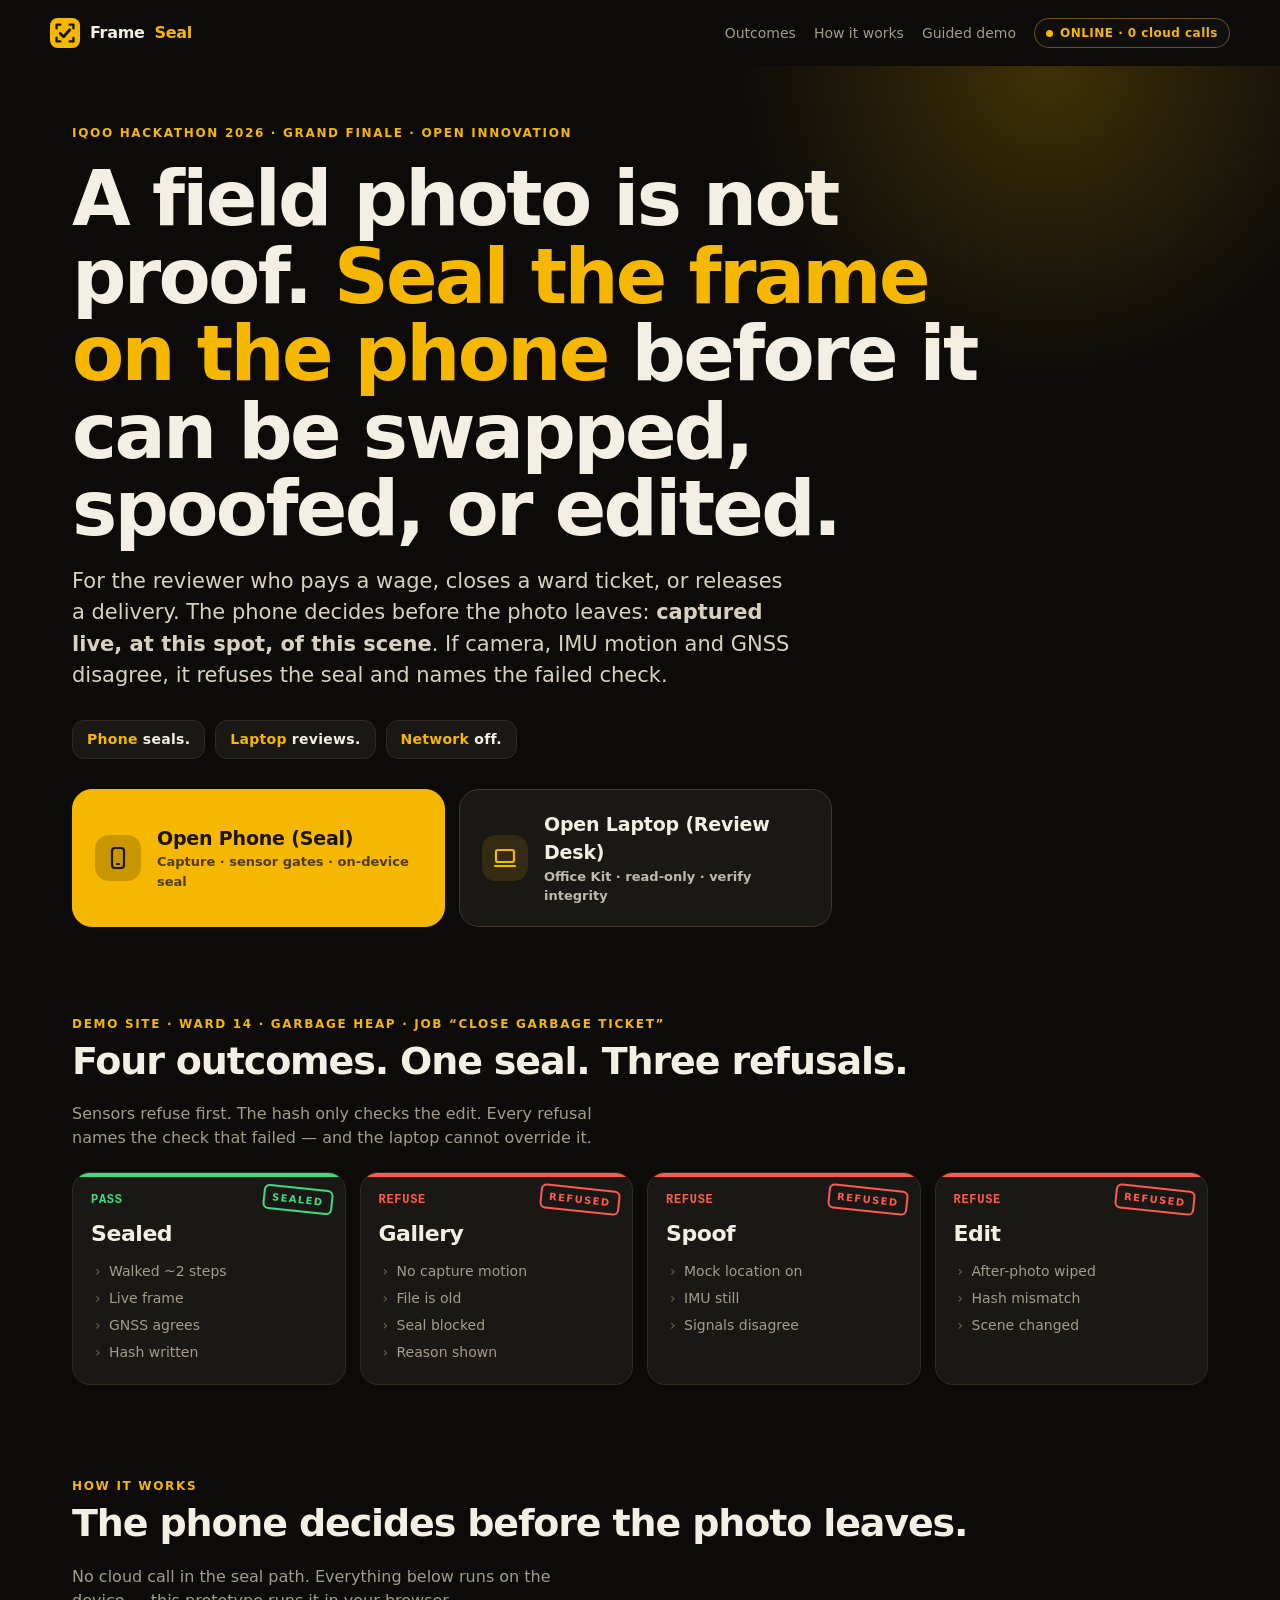
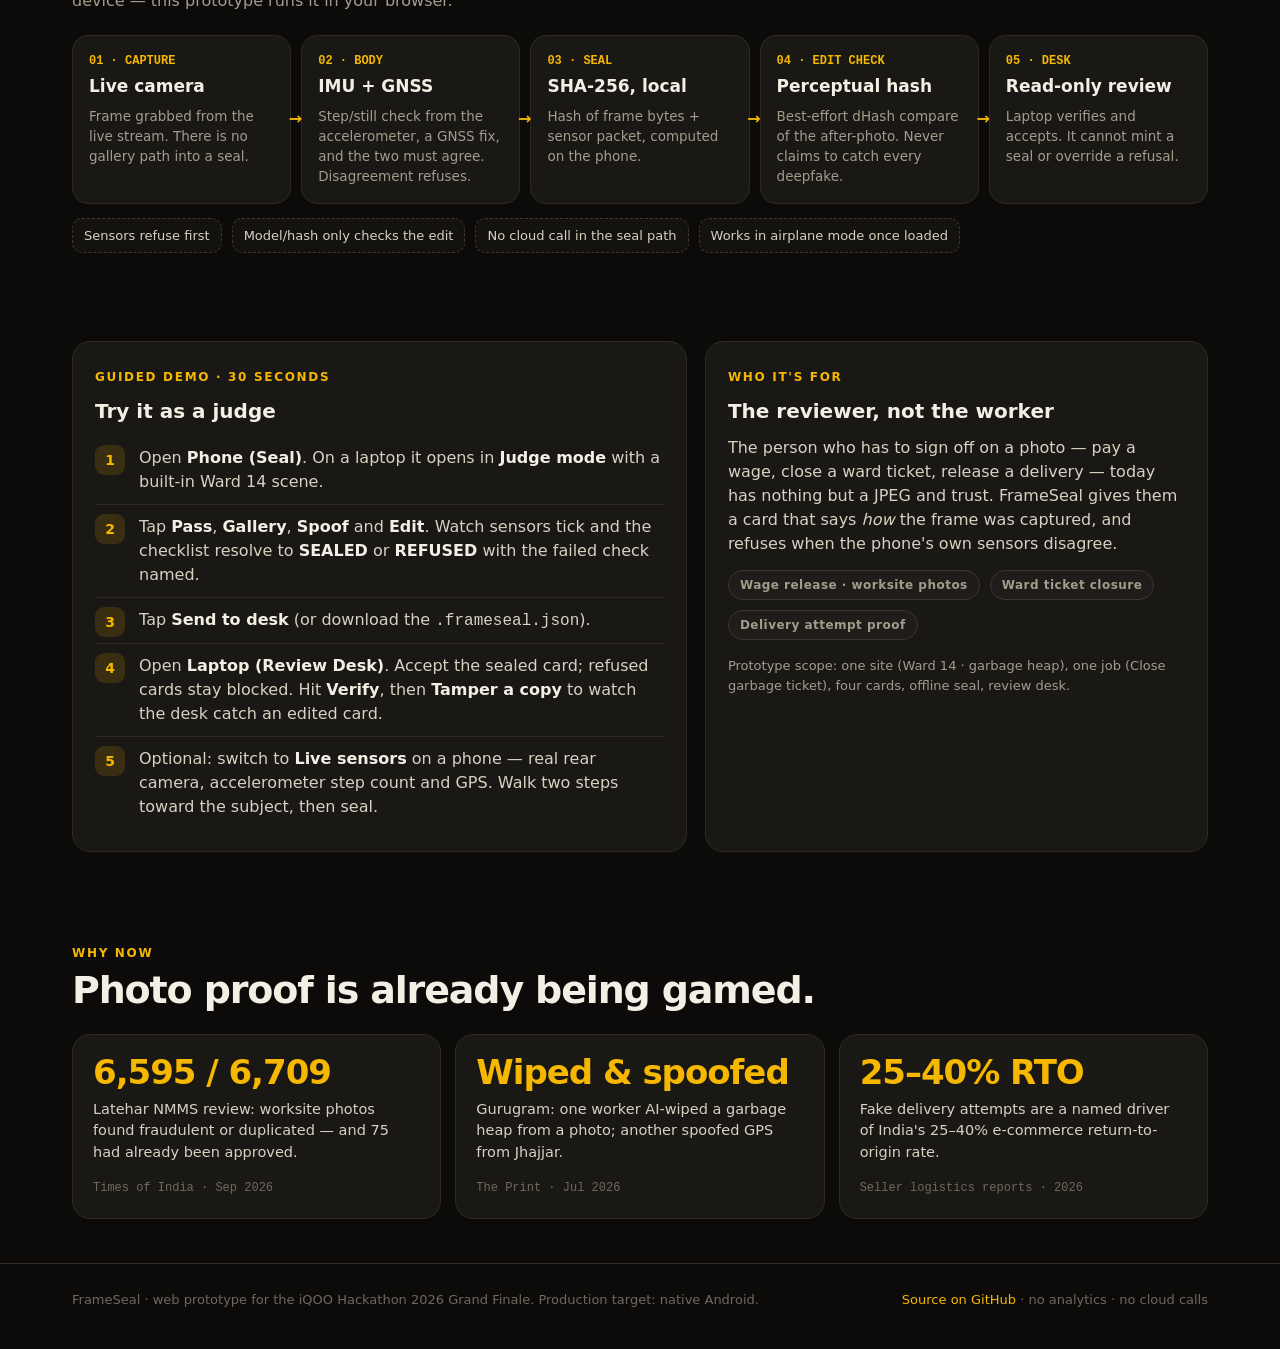
==== index.html @ cb230ec8 "Add FrameSeal web prototype: phone seal app, review desk, landing page" ====
<!doctype html>
<html lang="en">
<head>
<meta charset="utf-8">
<meta name="viewport" content="width=device-width,initial-scale=1,viewport-fit=cover">
<title>FrameSeal — seal the frame on the phone</title>
<meta name="description" content="A field photo is not proof. FrameSeal seals the frame on the phone before it can be swapped, spoofed, or edited. Phone seals. Laptop reviews. Network off.">
<meta name="theme-color" content="#0c0b09">
<meta property="og:title" content="FrameSeal — a field photo is not proof">
<meta property="og:description" content="Seal the frame on the phone before it can be swapped, spoofed, or edited. Phone seals. Laptop reviews. Network off.">
<link rel="icon" href="assets/logo.svg" type="image/svg+xml">
<link rel="manifest" href="manifest.webmanifest">
<link rel="stylesheet" href="assets/style.css">
</head>
<body>
<header class="wrap nav">
  <a class="brand" href="index.html"><img class="logo" src="assets/logo.svg" alt=""> Frame<b>Seal</b></a>
  <nav class="links">
    <a class="hide-s" href="#outcomes">Outcomes</a>
    <a class="hide-s" href="#how">How it works</a>
    <a class="hide-s" href="#demo">Guided demo</a>
    <span class="chip" id="net"></span>
  </nav>
</header>

<main>
<section class="hero">
  <div class="wrap">
    <span class="eyebrow">iQOO Hackathon 2026 · Grand Finale · Open Innovation</span>
    <h1>A field photo is not proof. <em>Seal the frame on the phone</em> before it can be swapped, spoofed, or edited.</h1>
    <p class="lead">For the reviewer who pays a wage, closes a ward ticket, or releases a delivery. The phone decides before the photo leaves: <b>captured live, at this spot, of this scene</b>. If camera, IMU motion and GNSS disagree, it refuses the seal and names the failed check.</p>
    <div class="triad"><span><b>Phone</b> seals.</span><span><b>Laptop</b> reviews.</span><span><b>Network</b> off.</span></div>
    <div class="cta">
      <a class="primary" href="phone.html">
        <span class="ic"><svg width="24" height="24" viewBox="0 0 24 24" fill="none" stroke="currentColor" stroke-width="2.2" stroke-linecap="round"><rect x="6" y="2" width="12" height="20" rx="3"/><path d="M11 18h2"/></svg></span>
        <span><strong>Open Phone (Seal)</strong><small>Capture · sensor gates · on-device seal</small></span>
      </a>
      <a href="desk.html">
        <span class="ic"><svg width="24" height="24" viewBox="0 0 24 24" fill="none" stroke="currentColor" stroke-width="2.2" stroke-linecap="round"><rect x="3" y="4" width="18" height="12" rx="2"/><path d="M2 20h20"/></svg></span>
        <span><strong>Open Laptop (Review Desk)</strong><small>Office Kit · read-only · verify integrity</small></span>
      </a>
    </div>
  </div>
</section>

<section id="outcomes">
  <div class="wrap">
    <div class="sec-h">
      <div><span class="eyebrow">Demo site · Ward 14 · garbage heap · job “Close garbage ticket”</span><h2>Four outcomes. One seal. Three refusals.</h2></div>
      <p>Sensors refuse first. The hash only checks the edit. Every refusal names the check that failed — and the laptop cannot override it.</p>
    </div>
    <div class="outcomes">
      <div class="oc pass"><span class="stamp">SEALED</span><div class="tag">PASS</div><h3>Sealed</h3><ul><li>Walked ~2 steps</li><li>Live frame</li><li>GNSS agrees</li><li>Hash written</li></ul></div>
      <div class="oc fail"><span class="stamp">REFUSED</span><div class="tag">REFUSE</div><h3>Gallery</h3><ul><li>No capture motion</li><li>File is old</li><li>Seal blocked</li><li>Reason shown</li></ul></div>
      <div class="oc fail"><span class="stamp">REFUSED</span><div class="tag">REFUSE</div><h3>Spoof</h3><ul><li>Mock location on</li><li>IMU still</li><li>Signals disagree</li></ul></div>
      <div class="oc fail"><span class="stamp">REFUSED</span><div class="tag">REFUSE</div><h3>Edit</h3><ul><li>After-photo wiped</li><li>Hash mismatch</li><li>Scene changed</li></ul></div>
    </div>
  </div>
</section>

<section id="how">
  <div class="wrap">
    <div class="sec-h"><div><span class="eyebrow">How it works</span><h2>The phone decides before the photo leaves.</h2></div><p>No cloud call in the seal path. Everything below runs on the device — this prototype runs it in your browser.</p></div>
    <div class="pipeline">
      <div class="step"><div class="n">01 · CAPTURE</div><h4>Live camera</h4><p>Frame grabbed from the live stream. There is no gallery path into a seal.</p></div>
      <div class="step"><div class="n">02 · BODY</div><h4>IMU + GNSS</h4><p>Step/still check from the accelerometer, a GNSS fix, and the two must agree. Disagreement refuses.</p></div>
      <div class="step"><div class="n">03 · SEAL</div><h4>SHA-256, local</h4><p>Hash of frame bytes + sensor packet, computed on the phone.</p></div>
      <div class="step"><div class="n">04 · EDIT CHECK</div><h4>Perceptual hash</h4><p>Best-effort dHash compare of the after-photo. Never claims to catch every deepfake.</p></div>
      <div class="step"><div class="n">05 · DESK</div><h4>Read-only review</h4><p>Laptop verifies and accepts. It cannot mint a seal or override a refusal.</p></div>
    </div>
    <div class="rule"><span>Sensors refuse first</span><span>Model/hash only checks the edit</span><span>No cloud call in the seal path</span><span>Works in airplane mode once loaded</span></div>
  </div>
</section>

<section id="demo">
  <div class="wrap guide">
    <div class="panel">
      <span class="eyebrow">Guided demo · 30 seconds</span>
      <h3 style="margin-top:8px">Try it as a judge</h3>
      <ol class="steps">
        <li>Open <a href="phone.html"><b>Phone (Seal)</b></a>. On a laptop it opens in <b>Judge mode</b> with a built-in Ward 14 scene.</li>
        <li>Tap <b>Pass</b>, <b>Gallery</b>, <b>Spoof</b> and <b>Edit</b>. Watch sensors tick and the checklist resolve to <b>SEALED</b> or <b>REFUSED</b> with the failed check named.</li>
        <li>Tap <b>Send to desk</b> (or download the <code>.frameseal.json</code>).</li>
        <li>Open <a href="desk.html"><b>Laptop (Review Desk)</b></a>. Accept the sealed card; refused cards stay blocked. Hit <b>Verify</b>, then <b>Tamper a copy</b> to watch the desk catch an edited card.</li>
        <li>Optional: switch to <b>Live sensors</b> on a phone — real rear camera, accelerometer step count and GPS. Walk two steps toward the subject, then seal.</li>
      </ol>
    </div>
    <div class="panel">
      <span class="eyebrow">Who it's for</span>
      <h3 style="margin-top:8px">The reviewer, not the worker</h3>
      <p style="color:#d8d1c2;margin:0">The person who has to sign off on a photo — pay a wage, close a ward ticket, release a delivery — today has nothing but a JPEG and trust. FrameSeal gives them a card that says <i>how</i> the frame was captured, and refuses when the phone's own sensors disagree.</p>
      <div class="who"><span class="chip">Wage release · worksite photos</span><span class="chip">Ward ticket closure</span><span class="chip">Delivery attempt proof</span></div>
      <p style="color:var(--muted);font-size:13px;margin:16px 0 0">Prototype scope: one site (Ward 14 · garbage heap), one job (Close garbage ticket), four cards, offline seal, review desk.</p>
    </div>
  </div>
</section>

<section>
  <div class="wrap">
    <div class="sec-h"><div><span class="eyebrow">Why now</span><h2>Photo proof is already being gamed.</h2></div></div>
    <div class="evidence">
      <div class="ev"><div class="big">6,595 / 6,709</div><p>Latehar NMMS review: worksite photos found fraudulent or duplicated — and 75 had already been approved.</p><cite>Times of India · Sep 2026</cite></div>
      <div class="ev"><div class="big">Wiped &amp; spoofed</div><p>Gurugram: one worker AI-wiped a garbage heap from a photo; another spoofed GPS from Jhajjar.</p><cite>The Print · Jul 2026</cite></div>
      <div class="ev"><div class="big">25–40% RTO</div><p>Fake delivery attempts are a named driver of India's 25–40% e-commerce return-to-origin rate.</p><cite>Seller logistics reports · 2026</cite></div>
    </div>
  </div>
</section>
</main>

<footer>
  <div class="wrap">
    <span>FrameSeal · web prototype for the iQOO Hackathon 2026 Grand Finale. Production target: native Android.</span>
    <span><a href="https://github.com/aneek22112007-tech/frameseal">Source on GitHub</a> · no analytics · no cloud calls</span>
  </div>
</footer>
<script src="assets/core.js"></script>
<script>FS.bindNetChip(document.getElementById('net')); FS.registerSW();</script>
</body>
</html>
---- assets/style.css ----
/* FrameSeal — shared styles. No external fonts or CDNs. */
:root{
  --bg:#0c0b09; --bg2:#13120f; --card:#1a1814; --card2:#221f1a; --line:#2f2b24; --line2:#3d372d;
  --text:#f4efe4; --muted:#a39c8d; --dim:#6f695d;
  --accent:#f5b700; --accent2:#ffcf3d; --accent-ink:#1b1400;
  --pass:#3ddc84; --fail:#ff5a4f; --warn:#ff9f1c; --na:#6f695d;
  --radius:18px; --mono:ui-monospace,SFMono-Regular,Menlo,Consolas,"Liberation Mono",monospace;
  --sans:system-ui,-apple-system,"Segoe UI",Roboto,"Helvetica Neue",Arial,sans-serif;
}
*{box-sizing:border-box}
html,body{margin:0;padding:0}
body{background:var(--bg);color:var(--text);font-family:var(--sans);line-height:1.5;-webkit-font-smoothing:antialiased;text-rendering:optimizeLegibility}
a{color:var(--accent);text-decoration:none}
a:hover{text-decoration:underline}
button{font:inherit;cursor:pointer}
code,.mono{font-family:var(--mono)}
.wrap{max-width:1180px;margin:0 auto;padding:0 22px}

/* brand */
.brand{display:flex;align-items:center;gap:10px;font-weight:800;letter-spacing:-.02em;color:var(--text)}
.brand:hover{text-decoration:none}
.logo{width:30px;height:30px;flex:none}
.brand b{color:var(--accent)}

/* chips */
.chip{display:inline-flex;align-items:center;gap:7px;padding:5px 11px;border-radius:999px;border:1px solid var(--line2);font-size:12px;font-weight:700;letter-spacing:.04em;color:var(--muted);background:rgba(255,255,255,.02);white-space:nowrap}
.chip i{width:7px;height:7px;border-radius:50%;background:var(--muted);display:inline-block}
.chip.off{color:var(--pass);border-color:rgba(61,220,132,.45)} .chip.off i{background:var(--pass);box-shadow:0 0 8px var(--pass)}
.chip.on{color:var(--accent);border-color:rgba(245,183,0,.4)} .chip.on i{background:var(--accent)}
.chip.y{color:var(--accent-ink);background:var(--accent);border-color:var(--accent)}

/* buttons */
.btn{display:inline-flex;align-items:center;justify-content:center;gap:10px;border-radius:14px;border:1px solid var(--line2);background:var(--card2);color:var(--text);padding:12px 18px;font-weight:700;transition:transform .12s ease,background .2s,border-color .2s;text-decoration:none!important}
.btn:hover{border-color:var(--accent);transform:translateY(-1px)}
.btn:active{transform:translateY(0)}
.btn.primary{background:var(--accent);color:var(--accent-ink);border-color:var(--accent)}
.btn.primary:hover{background:var(--accent2)}
.btn.ghost{background:transparent}
.btn.small{padding:8px 12px;font-size:13px;border-radius:11px}
.btn[disabled]{opacity:.45;cursor:not-allowed;transform:none}

/* ---------- landing ---------- */
.nav{display:flex;align-items:center;justify-content:space-between;padding:18px 0;gap:12px}
.nav .links{display:flex;gap:18px;align-items:center;font-size:14px}
.nav .links a{color:var(--muted)}
.hero{position:relative;padding:54px 0 40px;overflow:hidden}
.hero:before{content:"";position:absolute;inset:-40% -10% auto auto;width:720px;height:720px;background:radial-gradient(circle,rgba(245,183,0,.22),transparent 62%);pointer-events:none}
.eyebrow{display:inline-flex;gap:8px;align-items:center;font-size:12px;font-weight:800;letter-spacing:.14em;text-transform:uppercase;color:var(--accent)}
.hero h1{font-size:clamp(38px,6.4vw,76px);line-height:1.02;letter-spacing:-.035em;margin:16px 0 18px;font-weight:850;max-width:980px}
.hero h1 em{font-style:normal;color:var(--accent)}
.hero p.lead{font-size:clamp(17px,2vw,21px);color:#d8d1c2;max-width:720px;margin:0 0 28px}
.triad{display:flex;flex-wrap:wrap;gap:10px;margin:0 0 30px}
.triad span{font-weight:800;font-size:14px;letter-spacing:.02em;padding:8px 14px;border-radius:12px;background:var(--card);border:1px solid var(--line)}
.triad span b{color:var(--accent)}
.cta{display:grid;grid-template-columns:1fr 1fr;gap:14px;max-width:760px}
.cta a{display:flex;align-items:center;gap:16px;padding:20px 22px;border-radius:20px;border:1px solid var(--line2);background:var(--card);color:var(--text);text-decoration:none;transition:.18s}
.cta a:hover{border-color:var(--accent);transform:translateY(-2px)}
.cta a.primary{background:var(--accent);color:var(--accent-ink);border-color:var(--accent)}
.cta a .ic{width:46px;height:46px;border-radius:14px;display:grid;place-items:center;background:rgba(0,0,0,.18);flex:none}
.cta a:not(.primary) .ic{background:rgba(245,183,0,.12);color:var(--accent)}
.cta a strong{display:block;font-size:19px;letter-spacing:-.01em}
.cta a small{display:block;font-size:13px;opacity:.75;font-weight:600}
section{padding:44px 0}
.sec-h{display:flex;align-items:end;justify-content:space-between;gap:20px;margin-bottom:22px;flex-wrap:wrap}
.sec-h h2{font-size:clamp(26px,3.4vw,38px);letter-spacing:-.03em;margin:6px 0 0;line-height:1.1}
.sec-h p{color:var(--muted);margin:0;max-width:520px}
.outcomes{display:grid;grid-template-columns:repeat(4,1fr);gap:14px}
.oc{border-radius:var(--radius);border:1px solid var(--line);background:var(--card);padding:18px;position:relative;overflow:hidden}
.oc:before{content:"";position:absolute;left:0;top:0;right:0;height:4px;background:var(--fail)}
.oc.pass:before{background:var(--pass)}
.oc .tag{font-family:var(--mono);font-size:12px;font-weight:700;letter-spacing:.06em}
.oc.pass .tag{color:var(--pass)} .oc.fail .tag{color:var(--fail)}
.oc h3{margin:8px 0 8px;font-size:22px;letter-spacing:-.02em}
.oc ul{margin:0;padding:0;list-style:none;color:var(--muted);font-size:14px}
.oc li{padding:3px 0 3px 18px;position:relative}
.oc li:before{content:"›";position:absolute;left:4px;color:var(--dim)}
.oc .stamp{position:absolute;right:12px;top:14px;font-size:10px;font-weight:900;letter-spacing:.14em;padding:3px 7px;border-radius:6px;border:2px solid currentColor;transform:rotate(6deg)}
.oc.pass .stamp{color:var(--pass)} .oc.fail .stamp{color:var(--fail)}
.pipeline{display:grid;grid-template-columns:repeat(5,1fr);gap:10px;counter-reset:s}
.step{background:var(--card);border:1px solid var(--line);border-radius:16px;padding:16px;position:relative}
.step:after{content:"→";position:absolute;right:-12px;top:50%;transform:translateY(-50%);color:var(--accent);font-weight:900;z-index:2}
.step:last-child:after{display:none}
.step .n{font-family:var(--mono);color:var(--accent);font-size:12px;font-weight:700}
.step h4{margin:4px 0 6px;font-size:17px}
.step p{margin:0;color:var(--muted);font-size:13.5px}
.rule{margin-top:14px;display:flex;gap:10px;flex-wrap:wrap}
.rule span{font-size:13px;color:#d8d1c2;background:var(--bg2);border:1px dashed var(--line2);border-radius:10px;padding:7px 11px}
.guide{display:grid;grid-template-columns:1.1fr .9fr;gap:18px}
.panel{background:var(--card);border:1px solid var(--line);border-radius:var(--radius);padding:22px}
.panel h3{margin:0 0 10px;font-size:20px}
ol.steps{margin:0;padding:0;list-style:none;counter-reset:g}
ol.steps li{counter-increment:g;position:relative;padding:10px 0 10px 44px;border-bottom:1px solid var(--line);color:#d8d1c2}
ol.steps li:last-child{border-bottom:0}
ol.steps li:before{content:counter(g);position:absolute;left:0;top:9px;width:30px;height:30px;border-radius:9px;background:rgba(245,183,0,.14);color:var(--accent);display:grid;place-items:center;font-weight:800;font-size:14px}
ol.steps b{color:var(--text)}
.evidence{display:grid;grid-template-columns:repeat(3,1fr);gap:14px}
.ev{background:var(--card);border:1px solid var(--line);border-radius:var(--radius);padding:20px}
.ev .big{font-size:34px;font-weight:850;letter-spacing:-.03em;color:var(--accent);line-height:1.05}
.ev p{color:#d8d1c2;margin:8px 0 10px;font-size:14.5px}
.ev cite{font-style:normal;color:var(--dim);font-size:12px;font-family:var(--mono)}
.who{display:flex;gap:10px;flex-wrap:wrap;margin-top:14px}
footer{border-top:1px solid var(--line);padding:26px 0 40px;color:var(--dim);font-size:13px}
footer .wrap{display:flex;justify-content:space-between;gap:16px;flex-wrap:wrap}

@media (max-width:900px){
  .outcomes{grid-template-columns:1fr 1fr}
  .pipeline{grid-template-columns:1fr}
  .step:after{content:"↓";right:auto;left:22px;top:auto;bottom:-15px;transform:none}
  .guide,.evidence{grid-template-columns:1fr}
}
@media (max-width:560px){
  .cta{grid-template-columns:1fr}
  .nav .links a.hide-s{display:none}
  .hero{padding-top:26px}
  .outcomes{grid-template-columns:1fr}
}

/* ---------- phone app ---------- */
body.phone-page{background:radial-gradient(1200px 600px at 70% -10%,rgba(245,183,0,.12),transparent 60%),var(--bg)}
.stage{min-height:100vh;display:flex;align-items:center;justify-content:center;gap:48px;padding:28px}
.side{max-width:380px}
.side h1{font-size:34px;letter-spacing:-.03em;line-height:1.08;margin:12px 0}
.side p{color:var(--muted)}
.side ol.steps li{font-size:14.5px}
.device{width:396px;height:min(840px,calc(100vh - 56px));min-height:700px;border-radius:52px;padding:12px;background:linear-gradient(145deg,#2a2723,#0f0e0c);box-shadow:0 0 0 2px #3a352d,0 40px 90px rgba(0,0,0,.6),inset 0 0 0 1px rgba(255,255,255,.06);position:relative;flex:none}
.device:before{content:"";position:absolute;top:22px;left:50%;transform:translateX(-50%);width:96px;height:26px;border-radius:20px;background:#000;z-index:5}
.screen{width:100%;height:100%;border-radius:41px;overflow:hidden;max-width:100vw;background:var(--bg);display:flex;flex-direction:column;position:relative}
.app{flex:1;overflow-y:auto;overflow-x:hidden;-webkit-overflow-scrolling:touch;scrollbar-width:none}
.app::-webkit-scrollbar{display:none}
.statusbar{display:flex;justify-content:space-between;align-items:center;padding:14px 26px 6px;font-size:13px;font-weight:700;flex:none}
.statusbar .r{display:flex;gap:6px;align-items:center}
.apphead{display:flex;align-items:center;justify-content:space-between;padding:8px 16px 10px;gap:8px}
.apphead .brand{font-size:19px}
.apphead .home{color:var(--muted);font-size:13px;font-weight:700}
.jobbar{margin:0 14px 10px;padding:10px 12px;border-radius:14px;background:var(--card);border:1px solid var(--line);display:flex;justify-content:space-between;align-items:center;gap:8px}
.jobbar .t{font-size:11px;letter-spacing:.12em;text-transform:uppercase;color:var(--dim);font-weight:800}
.jobbar .v{font-weight:800;font-size:14px;line-height:1.25}
.jobbar>div{min-width:0}
.netrow{display:flex;justify-content:space-between;align-items:center;margin:0 14px 10px;gap:8px;flex-wrap:wrap}
.netrow .chip{font-size:11px;padding:5px 9px}
.seg{display:flex;background:var(--card);border:1px solid var(--line);border-radius:12px;padding:3px}
.seg button{white-space:nowrap;border:0;background:transparent;color:var(--muted);padding:7px 12px;border-radius:9px;font-weight:800;font-size:12.5px}
.seg button.on{background:var(--accent);color:var(--accent-ink)}
.vf{position:relative;margin:0 14px;border-radius:18px;overflow:hidden;background:#000;aspect-ratio:4/3;border:1px solid var(--line)}
.vf canvas,.vf video{width:100%;height:100%;object-fit:cover;display:block}
.vf video{position:absolute;inset:0}
.vf .corners{position:absolute;inset:12px;pointer-events:none;
  background:linear-gradient(var(--accent),var(--accent)) 0 0/22px 3px no-repeat,linear-gradient(var(--accent),var(--accent)) 0 0/3px 22px no-repeat,
  linear-gradient(var(--accent),var(--accent)) 100% 0/22px 3px no-repeat,linear-gradient(var(--accent),var(--accent)) 100% 0/3px 22px no-repeat,
  linear-gradient(var(--accent),var(--accent)) 0 100%/22px 3px no-repeat,linear-gradient(var(--accent),var(--accent)) 0 100%/3px 22px no-repeat,
  linear-gradient(var(--accent),var(--accent)) 100% 100%/22px 3px no-repeat,linear-gradient(var(--accent),var(--accent)) 100% 100%/3px 22px no-repeat;opacity:.9}
.vf .ov{position:absolute;left:10px;right:10px;top:10px;display:flex;justify-content:space-between;pointer-events:none}
.vf .pill{font-size:11px;font-weight:800;letter-spacing:.06em;padding:4px 8px;border-radius:8px;background:rgba(0,0,0,.6);backdrop-filter:blur(4px);color:#fff;display:inline-flex;gap:6px;align-items:center}
.vf .pill .dot{width:7px;height:7px;border-radius:50%;background:#ff3b30;animation:blink 1s infinite}
.vf .pill.idle .dot{background:#888;animation:none}
.vf .bot{position:absolute;left:10px;right:10px;bottom:10px;display:flex;justify-content:space-between;pointer-events:none}
.vf .msg{position:absolute;inset:auto 0 50% 0;transform:translateY(50%);text-align:center;font-weight:800;color:#fff;text-shadow:0 2px 10px #000;font-size:15px;padding:0 20px;pointer-events:none}
@keyframes blink{50%{opacity:.25}}
.stampbig{position:absolute;left:50%;top:50%;transform:translate(-50%,-50%) rotate(-8deg) scale(1.6);opacity:0;font-weight:950;font-size:34px;letter-spacing:.12em;padding:8px 18px;border:5px solid currentColor;border-radius:12px;background:rgba(0,0,0,.45);transition:transform .35s cubic-bezier(.2,1.6,.4,1),opacity .2s;pointer-events:none;white-space:nowrap}
.stampbig.show{opacity:1;transform:translate(-50%,-50%) rotate(-8deg) scale(1)}
.stampbig.pass{color:var(--pass)} .stampbig.fail{color:var(--fail)}
.sensors{display:grid;grid-template-columns:1fr 1fr 1fr;gap:8px;margin:10px 14px 0}
.sensor{background:var(--card);border:1px solid var(--line);border-radius:14px;padding:9px 10px;min-width:0}
.sensor .k{font-size:10px;letter-spacing:.12em;text-transform:uppercase;color:var(--dim);font-weight:800}
.sensor .v{font-family:var(--mono);font-weight:700;font-size:16px;white-space:nowrap;overflow:hidden;text-overflow:ellipsis}
.sensor .s{font-size:11px;color:var(--muted);white-space:nowrap;overflow:hidden;text-overflow:ellipsis}
.sensor canvas{width:100%;height:20px;display:block;margin-top:2px}
.checks{margin:10px 14px 0;background:var(--card);border:1px solid var(--line);border-radius:16px;padding:4px 12px}
.ck{display:flex;align-items:center;gap:10px;padding:8px 0;border-bottom:1px solid var(--line)}
.ck:last-child{border-bottom:0}
.ck .ico{width:22px;height:22px;border-radius:50%;display:grid;place-items:center;font-size:13px;font-weight:900;flex:none;border:2px solid var(--line2);color:var(--dim)}
.ck.pass .ico{background:var(--pass);border-color:var(--pass);color:#062b15}
.ck.fail .ico{background:var(--fail);border-color:var(--fail);color:#2b0705}
.ck.run .ico{border-color:var(--accent);border-top-color:transparent;animation:spin .7s linear infinite}
.ck.na .ico{border-style:dashed}
@keyframes spin{to{transform:rotate(360deg)}}
.ck .l{font-weight:800;font-size:14px;min-width:104px}
.ck .d{font-size:12px;color:var(--muted);flex:1;text-align:right;line-height:1.3}
.ck.fail .d{color:#ffb3ad}
.controls{margin:12px 14px 0}
.scen{display:grid;grid-template-columns:1fr 1fr;gap:8px}
.scen button{text-align:left;border:1px solid var(--line2);background:var(--card2);color:var(--text);border-radius:14px;padding:10px 12px;transition:.15s;position:relative}
.scen button:hover{border-color:var(--accent)}
.scen button b{display:block;font-size:14px}
.scen button small{display:block;color:var(--muted);font-size:11.5px;line-height:1.3}
.scen button .t{position:absolute;right:10px;top:9px;font-size:10px;font-weight:900;letter-spacing:.08em}
.scen button.pass .t{color:var(--pass)} .scen button.fail .t{color:var(--fail)}
.scen button.active{border-color:var(--accent);box-shadow:0 0 0 1px var(--accent) inset}
.hint{font-size:12px;color:var(--dim);margin:8px 2px 0;line-height:1.4}
.liveacts{display:grid;grid-template-columns:1fr 1fr;gap:8px}
.liveacts .btn{padding:12px 10px;font-size:14px}
.liveacts .wide{grid-column:1/-1}
.result{margin:12px 14px 0;border-radius:18px;padding:14px;border:1px solid var(--line);background:var(--card);display:none}
.result.show{display:block;animation:rise .35s ease}
@keyframes rise{from{opacity:0;transform:translateY(8px)}}
.result.pass{border-color:rgba(61,220,132,.5);background:linear-gradient(180deg,rgba(61,220,132,.12),var(--card) 60%)}
.result.fail{border-color:rgba(255,90,79,.5);background:linear-gradient(180deg,rgba(255,90,79,.12),var(--card) 60%)}
.result .vd{font-size:26px;font-weight:900;letter-spacing:.02em}
.result.pass .vd{color:var(--pass)} .result.fail .vd{color:var(--fail)}
.result .fc{font-weight:700;margin:2px 0 10px;font-size:14px}
.kv{display:grid;grid-template-columns:auto 1fr;gap:3px 10px;font-size:12px;margin-bottom:12px}
.kv span{color:var(--dim);font-weight:700}
.kv code{color:#e8e0cf;word-break:break-all;font-size:11.5px}
.result .acts{display:grid;grid-template-columns:1fr 1fr 1fr;gap:6px}
.result .acts .btn{padding:9px 6px;font-size:12.5px;border-radius:11px}
.result .acts .wide{grid-column:1/-1}
.appfoot{text-align:center;padding:16px 14px 26px;font-size:12px;color:var(--dim)}
.hidden{display:none!important}

@media (max-width:860px){
  .stage{padding:0;display:block}
  .side{display:none}
  .device{width:100%;height:auto;min-height:100vh;border-radius:0;padding:0;background:none;box-shadow:none}
  .device:before{display:none}
  .screen{border-radius:0;min-height:100vh}
  .statusbar{display:none}
  .app{overflow:visible}
  body.phone-page{overflow-x:hidden}
}

/* ---------- desk ---------- */
section.queue{padding:0} section.detail{padding:18px}
body.desk-page{background:#0e0d0b}
.deskbar{position:sticky;top:0;z-index:10;background:rgba(14,13,11,.92);backdrop-filter:blur(8px);border-bottom:1px solid var(--line)}
.deskbar .wrap{max-width:1400px;display:flex;align-items:center;justify-content:space-between;gap:14px;padding:14px 22px;flex-wrap:wrap}
.desktitle{display:flex;align-items:center;gap:14px}
.desktitle h1{margin:0;font-size:20px;letter-spacing:.06em;font-weight:900}
.desktitle h1 span{color:var(--accent)}
.deskbar .r{display:flex;gap:8px;align-items:center;flex-wrap:wrap}
.desknote{max-width:1400px;margin:14px auto 0;padding:0 22px}
.desknote div{display:flex;gap:12px;align-items:center;background:rgba(245,183,0,.07);border:1px solid rgba(245,183,0,.28);color:#efe3c2;padding:10px 14px;border-radius:14px;font-size:13.5px;flex-wrap:wrap}
.desknote b{color:var(--accent)}
.deskgrid{max-width:1400px;margin:0 auto;padding:16px 22px 40px;display:grid;grid-template-columns:420px 1fr;gap:18px;align-items:start}
.queue{background:var(--bg2);border:1px solid var(--line);border-radius:var(--radius);overflow:hidden}
.qhead{display:flex;justify-content:space-between;align-items:center;padding:12px 14px;border-bottom:1px solid var(--line);gap:8px}
.qhead h2{margin:0;font-size:14px;letter-spacing:.1em;text-transform:uppercase;color:var(--muted)}
.qlist{max-height:calc(100vh - 250px);overflow:auto}
.qi{display:grid;grid-template-columns:88px 1fr;gap:12px;padding:12px 14px;border-bottom:1px solid var(--line);cursor:pointer;transition:background .15s;position:relative}
.qi:hover{background:var(--card)}
.qi.sel{background:var(--card2);box-shadow:inset 3px 0 0 var(--accent)}
.qi img{width:88px;height:66px;object-fit:cover;border-radius:10px;border:1px solid var(--line2);background:#000}
.qi .top{display:flex;justify-content:space-between;align-items:center;gap:6px}
.vp{font-size:10.5px;font-weight:900;letter-spacing:.06em;padding:3px 7px;border-radius:7px;white-space:nowrap}
.vp.pass{background:rgba(61,220,132,.16);color:var(--pass)} .vp.fail{background:rgba(255,90,79,.15);color:var(--fail)}
.vp.ok{background:rgba(61,220,132,.16);color:var(--pass)} .vp.bad{background:rgba(255,90,79,.2);color:var(--fail)}
.qi .id{font-family:var(--mono);font-size:11px;color:var(--dim)}
.qi .fc{font-size:12.5px;font-weight:700;margin:3px 0 2px;line-height:1.3}
.qi .meta{font-size:11.5px;color:var(--muted);display:flex;gap:10px;flex-wrap:wrap}
.qi .src{font-size:10px;color:var(--accent);opacity:.8;font-weight:800;letter-spacing:.06em;text-transform:uppercase;font-family:var(--sans)}
.drop{margin:12px 14px 14px;border:2px dashed var(--line2);border-radius:14px;padding:14px;text-align:center;color:var(--muted);font-size:13px;transition:.15s}
.drop.over{border-color:var(--accent);background:rgba(245,183,0,.06);color:var(--text)}
.detail{background:var(--bg2);border:1px solid var(--line);border-radius:var(--radius);padding:18px;min-height:400px}
.dtop{display:flex;justify-content:space-between;gap:14px;align-items:flex-start;flex-wrap:wrap}
.dtop h2{margin:0;font-size:24px;letter-spacing:-.01em}
.dtop .sub{color:var(--muted);font-size:13px}
.dbody{display:grid;grid-template-columns:1.15fr 1fr;gap:18px;margin-top:16px}
.frame{position:relative;border-radius:14px;overflow:hidden;border:1px solid var(--line2);background:#000}
.frame img{width:100%;display:block;aspect-ratio:4/3;object-fit:cover}
.frame .lab{position:absolute;left:10px;top:10px;font-size:11px;font-weight:800;background:rgba(0,0,0,.65);padding:4px 8px;border-radius:7px}
.beforeafter{display:grid;grid-template-columns:1fr 1fr;gap:8px;margin-top:8px}
.beforeafter .frame img{aspect-ratio:4/3}
.dchecks .ck .d{text-align:right}
.decision{margin-top:14px;border-radius:14px;padding:14px;border:1px solid var(--line2);background:var(--card)}
.decision.blocked{border-color:rgba(255,90,79,.45);background:rgba(255,90,79,.07)}
.decision.accepted{border-color:rgba(61,220,132,.5);background:rgba(61,220,132,.08)}
.decision .row{display:flex;gap:8px;flex-wrap:wrap;margin-top:10px}
.verify{margin-top:12px;border-radius:12px;padding:10px 12px;font-size:13px;border:1px solid var(--line2);display:none}
.verify.show{display:block}
.verify.ok{border-color:rgba(61,220,132,.5);color:#c9f7dc;background:rgba(61,220,132,.07)}
.verify.bad{border-color:rgba(255,90,79,.55);color:#ffd0cc;background:rgba(255,90,79,.08)}
.verify code{font-size:11px;word-break:break-all;color:inherit;opacity:.85}
details.pk{margin-top:14px;border:1px solid var(--line);border-radius:12px;background:var(--card)}
details.pk summary{cursor:pointer;padding:10px 12px;font-weight:700;font-size:13px;color:var(--muted)}
details.pk pre{margin:0;padding:12px;max-height:320px;overflow:auto;font-size:11.5px;color:#d8d1c2;border-top:1px solid var(--line)}
.stats{display:flex;gap:8px;flex-wrap:wrap;margin-top:6px}
@media (max-width:1100px){.deskgrid{grid-template-columns:1fr}.qlist{max-height:none}.dbody{grid-template-columns:1fr}}

#fs-toast{position:fixed;left:50%;bottom:26px;transform:translateX(-50%) translateY(30px);background:#f4efe4;color:#14110b;padding:11px 16px;border-radius:12px;font-weight:700;font-size:14px;opacity:0;transition:.25s;z-index:100;pointer-events:none;box-shadow:0 10px 30px rgba(0,0,0,.5);max-width:90vw;text-align:center}
#fs-toast.show{opacity:1;transform:translateX(-50%) translateY(0)}
#fs-toast.bad{background:var(--fail);color:#fff}
#fs-toast.ok{background:var(--pass);color:#04210f}
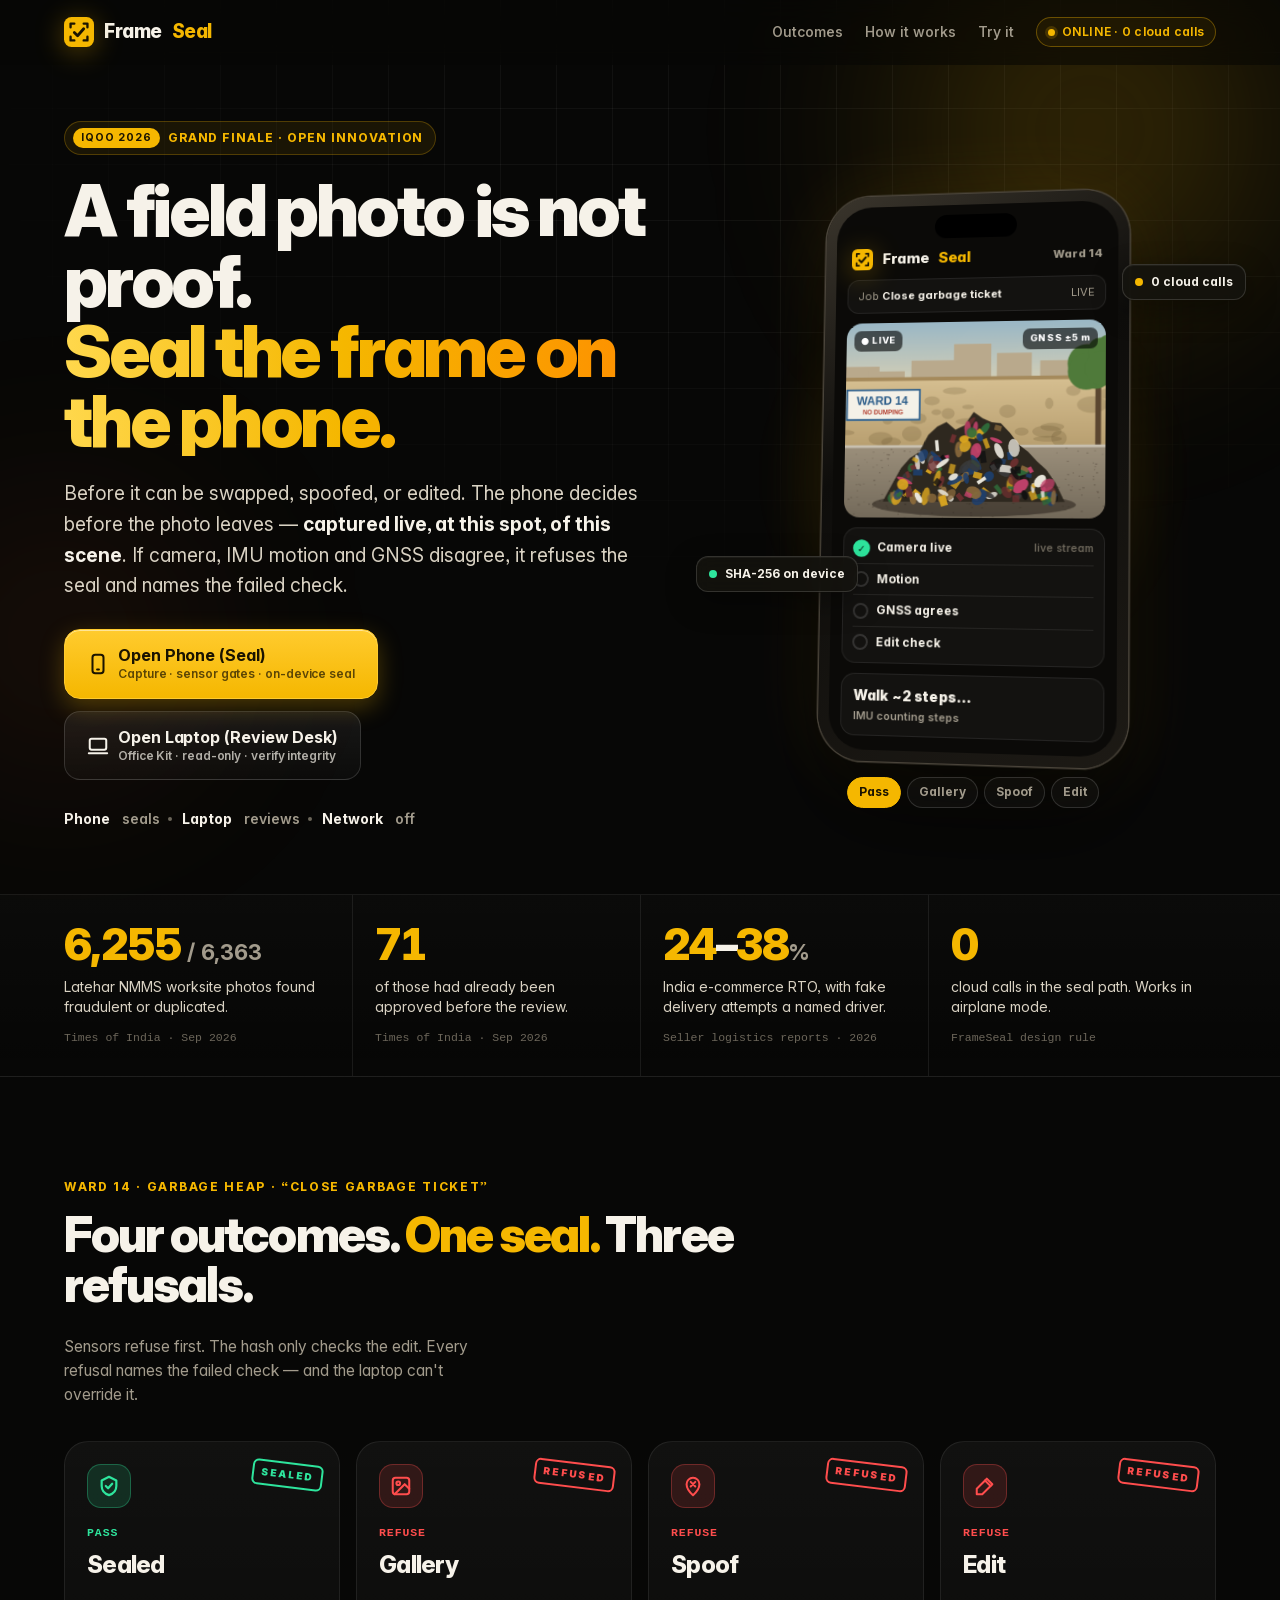
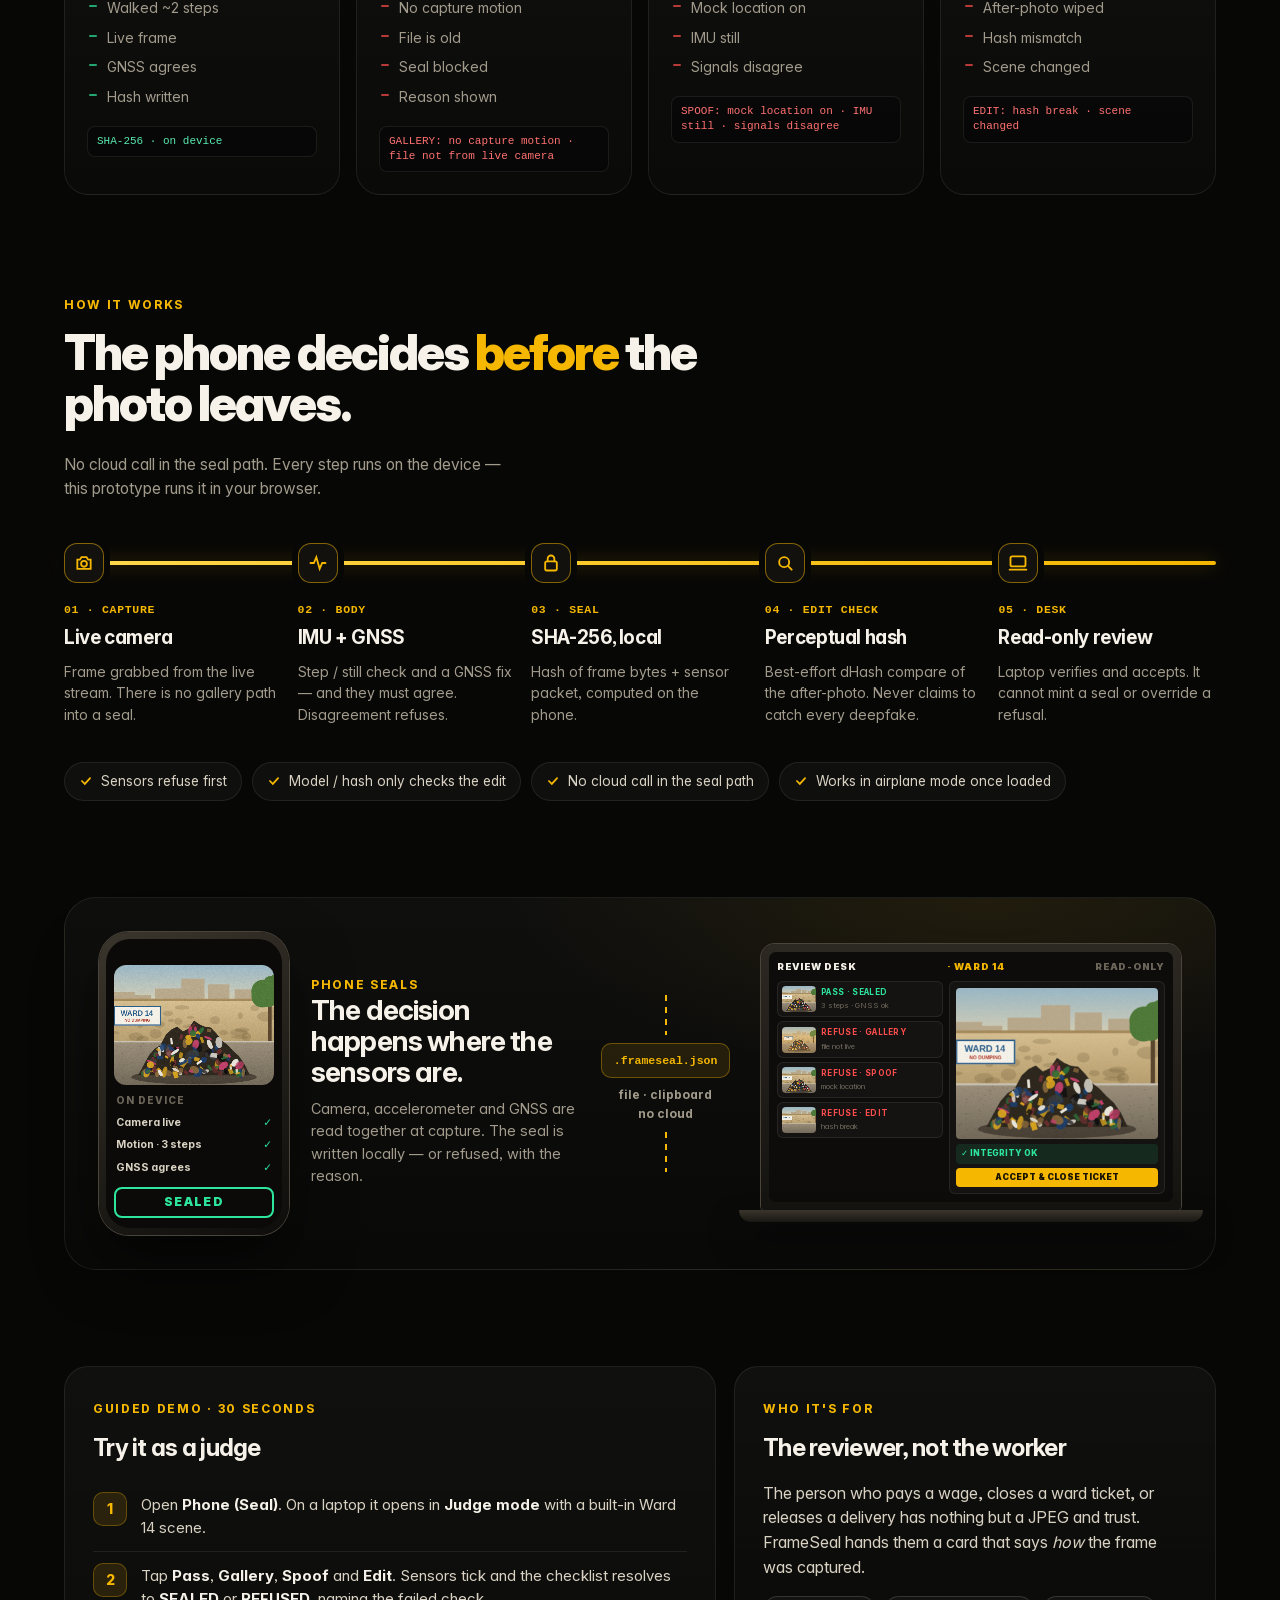
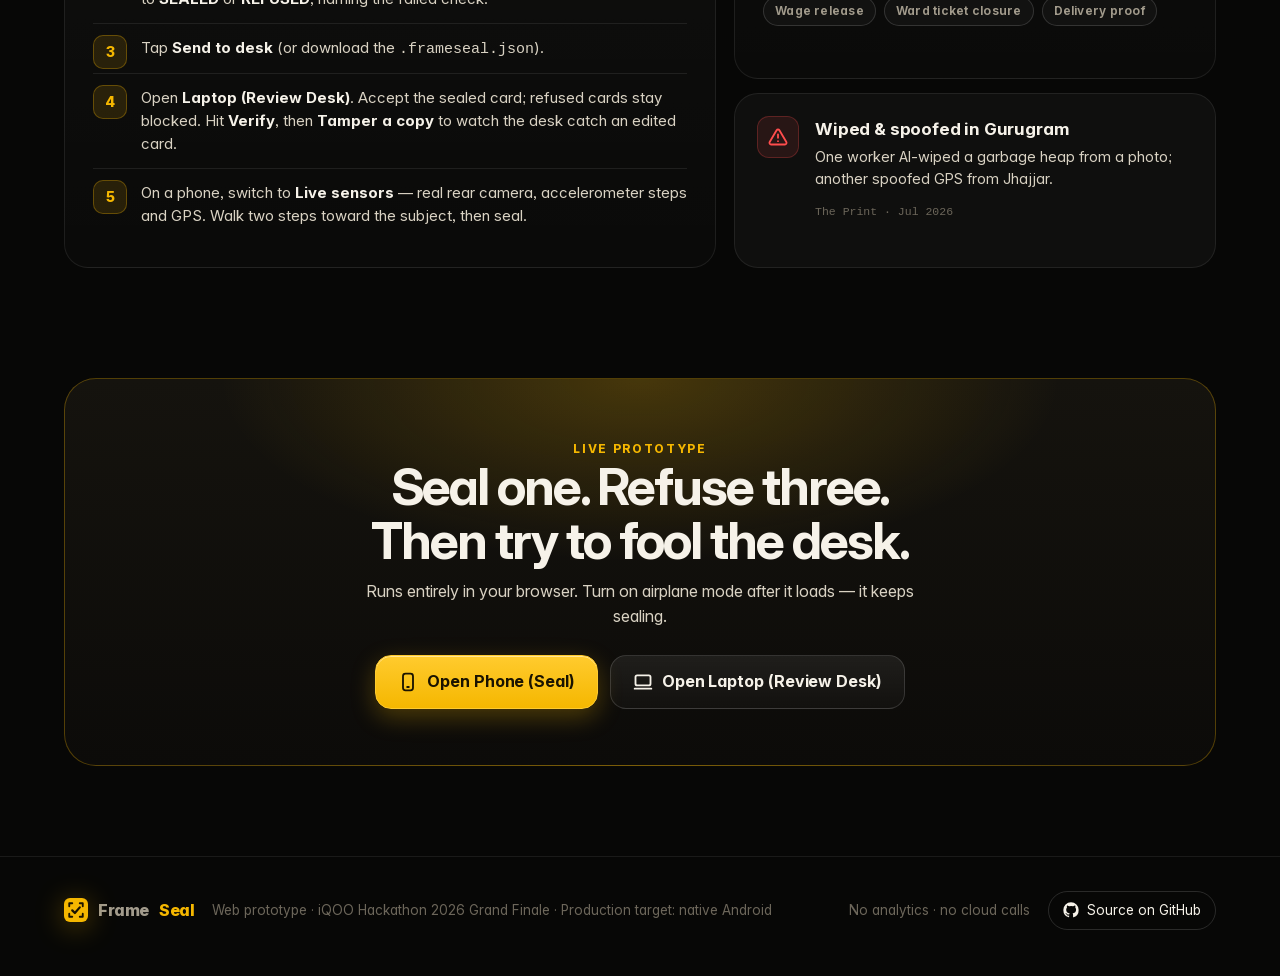
==== commit 9a84a6e9: "Redesign all pages: cinematic landing, refined phone app, pro review desk - Design system v2: self-h" ====
--- a/index.html
+++ b/index.html
@@ -3,117 +3,214 @@
 <head>
 <meta charset="utf-8">
 <meta name="viewport" content="width=device-width,initial-scale=1,viewport-fit=cover">
-<title>FrameSeal — seal the frame on the phone</title>
-<meta name="description" content="A field photo is not proof. FrameSeal seals the frame on the phone before it can be swapped, spoofed, or edited. Phone seals. Laptop reviews. Network off.">
-<meta name="theme-color" content="#0c0b09">
+<title>FrameSeal — a field photo is not proof</title>
+<meta name="description" content="FrameSeal seals the frame on the phone before it can be swapped, spoofed, or edited. Phone seals. Laptop reviews. Network off.">
+<meta name="frameseal-build" content="v2-design-2026-10-04">
+<meta name="theme-color" content="#070706">
+<meta name="color-scheme" content="dark">
+<meta property="og:type" content="website">
+<meta property="og:site_name" content="FrameSeal">
 <meta property="og:title" content="FrameSeal — a field photo is not proof">
 <meta property="og:description" content="Seal the frame on the phone before it can be swapped, spoofed, or edited. Phone seals. Laptop reviews. Network off.">
+<meta property="og:url" content="https://aneek22112007-tech.github.io/frameseal/">
+<meta property="og:image" content="https://aneek22112007-tech.github.io/frameseal/assets/og.png">
+<meta property="og:image:width" content="1200">
+<meta property="og:image:height" content="630">
+<meta name="twitter:card" content="summary_large_image">
+<meta name="twitter:image" content="https://aneek22112007-tech.github.io/frameseal/assets/og.png">
 <link rel="icon" href="assets/logo.svg" type="image/svg+xml">
+<link rel="icon" href="assets/icon-32.png" sizes="32x32" type="image/png">
+<link rel="apple-touch-icon" href="assets/icon-180.png">
 <link rel="manifest" href="manifest.webmanifest">
+<link rel="preload" href="assets/fonts/InterVariable.woff2" as="font" type="font/woff2" crossorigin>
 <link rel="stylesheet" href="assets/style.css">
 </head>
 <body>
-<header class="wrap nav">
-  <a class="brand" href="index.html"><img class="logo" src="assets/logo.svg" alt=""> Frame<b>Seal</b></a>
-  <nav class="links">
-    <a class="hide-s" href="#outcomes">Outcomes</a>
-    <a class="hide-s" href="#how">How it works</a>
-    <a class="hide-s" href="#demo">Guided demo</a>
-    <span class="chip" id="net"></span>
-  </nav>
+<div class="bg-fx" aria-hidden="true"><div class="grid"></div><div class="orb o1"></div><div class="orb o2"></div></div>
+
+<header class="nav" id="nav">
+  <div class="wrap">
+    <a class="brand" href="index.html"><img class="logo" src="assets/logo.svg" alt=""> Frame<b>Seal</b></a>
+    <nav class="links">
+      <a class="hide-s" href="#outcomes">Outcomes</a>
+      <a class="hide-s" href="#how">How it works</a>
+      <a class="hide-s" href="#demo">Try it</a>
+      <span class="chip" id="net"></span>
+    </nav>
+  </div>
 </header>
 
 <main>
 <section class="hero">
   <div class="wrap">
-    <span class="eyebrow">iQOO Hackathon 2026 · Grand Finale · Open Innovation</span>
-    <h1>A field photo is not proof. <em>Seal the frame on the phone</em> before it can be swapped, spoofed, or edited.</h1>
-    <p class="lead">For the reviewer who pays a wage, closes a ward ticket, or releases a delivery. The phone decides before the photo leaves: <b>captured live, at this spot, of this scene</b>. If camera, IMU motion and GNSS disagree, it refuses the seal and names the failed check.</p>
-    <div class="triad"><span><b>Phone</b> seals.</span><span><b>Laptop</b> reviews.</span><span><b>Network</b> off.</span></div>
-    <div class="cta">
-      <a class="primary" href="phone.html">
-        <span class="ic"><svg width="24" height="24" viewBox="0 0 24 24" fill="none" stroke="currentColor" stroke-width="2.2" stroke-linecap="round"><rect x="6" y="2" width="12" height="20" rx="3"/><path d="M11 18h2"/></svg></span>
-        <span><strong>Open Phone (Seal)</strong><small>Capture · sensor gates · on-device seal</small></span>
-      </a>
-      <a href="desk.html">
-        <span class="ic"><svg width="24" height="24" viewBox="0 0 24 24" fill="none" stroke="currentColor" stroke-width="2.2" stroke-linecap="round"><rect x="3" y="4" width="18" height="12" rx="2"/><path d="M2 20h20"/></svg></span>
-        <span><strong>Open Laptop (Review Desk)</strong><small>Office Kit · read-only · verify integrity</small></span>
-      </a>
-    </div>
-  </div>
-</section>
-
-<section id="outcomes">
-  <div class="wrap">
-    <div class="sec-h">
-      <div><span class="eyebrow">Demo site · Ward 14 · garbage heap · job “Close garbage ticket”</span><h2>Four outcomes. One seal. Three refusals.</h2></div>
-      <p>Sensors refuse first. The hash only checks the edit. Every refusal names the check that failed — and the laptop cannot override it.</p>
+    <div>
+      <span class="eyebrow pill"><b>iQOO 2026</b> Grand Finale · Open Innovation</span>
+      <h1>A field photo is not proof. <span class="l2">Seal the frame on the phone.</span></h1>
+      <p class="lead">Before it can be swapped, spoofed, or edited. The phone decides before the photo leaves — <b>captured live, at this spot, of this scene</b>. If camera, IMU motion and GNSS disagree, it refuses the seal and names the failed check.</p>
+      <div class="cta">
+        <a class="btn primary" href="phone.html">
+          <svg width="22" height="22" viewBox="0 0 24 24" fill="none" stroke="currentColor" stroke-width="2.2" stroke-linecap="round"><rect x="6" y="2" width="12" height="20" rx="3"/><path d="M11 18h2"/></svg>
+          <span>Open Phone (Seal)<small>Capture · sensor gates · on-device seal</small></span>
+        </a>
+        <a class="btn" href="desk.html">
+          <svg width="22" height="22" viewBox="0 0 24 24" fill="none" stroke="currentColor" stroke-width="2.2" stroke-linecap="round"><rect x="3" y="4" width="18" height="12" rx="2"/><path d="M2 20h20"/></svg>
+          <span>Open Laptop (Review Desk)<small>Office Kit · read-only · verify integrity</small></span>
+        </a>
+      </div>
+      <div class="triad"><span><b>Phone</b>&nbsp;seals</span><span><b>Laptop</b>&nbsp;reviews</span><span><b>Network</b>&nbsp;off</span></div>
+    </div>
+
+    <div class="mock-wrap" aria-label="Animated demo of the four outcomes">
+      <div class="float-tag t1"><span class="d"></span>SHA-256 on device</div>
+      <div class="float-tag t2"><span class="d"></span>0 cloud calls</div>
+      <div class="mock" id="mock">
+        <div class="scr">
+          <div class="island"></div>
+          <div class="mhead"><span class="brand"><img class="logo" src="assets/logo.svg" alt=""> Frame<b>Seal</b></span><span style="color:var(--muted);font-size:11px">Ward 14</span></div>
+          <div class="mjob"><span>Job <b>Close garbage ticket</b></span><span id="mMode">LIVE</span></div>
+          <div class="mvf"><canvas id="mCanvas" width="480" height="360"></canvas><span class="mbadge l" id="mL">● LIVE</span><span class="mbadge r" id="mR">GNSS ±5 m</span><div class="mstamp" id="mStamp">SEALED</div></div>
+          <div class="mchecks">
+            <div class="mck" data-i="0"><i></i><span>Camera live</span><em></em></div>
+            <div class="mck" data-i="1"><i></i><span>Motion</span><em></em></div>
+            <div class="mck" data-i="2"><i></i><span>GNSS agrees</span><em></em></div>
+            <div class="mck" data-i="3"><i></i><span>Edit check</span><em></em></div>
+          </div>
+          <div class="mres" id="mRes">Checking…<small>&nbsp;</small></div>
+        </div>
+      </div>
+      <div class="mock-tabs" id="mTabs"><button data-k="PASS">Pass</button><button data-k="GALLERY">Gallery</button><button data-k="SPOOF">Spoof</button><button data-k="EDIT">Edit</button></div>
+    </div>
+  </div>
+</section>
+
+<div class="stats-strip">
+  <div class="wrap">
+    <div class="stat reveal"><div class="n"><span data-count="6595">6,595</span><small> / <b data-count="6709">6,709</b></small></div><p>Latehar NMMS worksite photos found fraudulent or duplicated.</p><cite>Times of India · Sep 2026</cite></div>
+    <div class="stat reveal d1"><div class="n"><span data-count="75">75</span></div><p>of those had already been approved before the review.</p><cite>Times of India · Sep 2026</cite></div>
+    <div class="stat reveal d2"><div class="n"><span data-count="25">25</span>–<span data-count="40">40</span><small>%</small></div><p>India e-commerce RTO, with fake delivery attempts a named driver.</p><cite>Seller logistics reports · 2026</cite></div>
+    <div class="stat reveal d3"><div class="n"><span>0</span></div><p>cloud calls in the seal path. Works in airplane mode.</p><cite>FrameSeal design rule</cite></div>
+  </div>
+</div>
+
+<section class="sec" id="outcomes">
+  <div class="wrap">
+    <div class="sec-h reveal">
+      <div><span class="eyebrow">Ward 14 · garbage heap · “Close garbage ticket”</span><h2>Four outcomes. <em>One seal.</em> Three refusals.</h2></div>
+      <p>Sensors refuse first. The hash only checks the edit. Every refusal names the failed check — and the laptop can't override it.</p>
     </div>
     <div class="outcomes">
-      <div class="oc pass"><span class="stamp">SEALED</span><div class="tag">PASS</div><h3>Sealed</h3><ul><li>Walked ~2 steps</li><li>Live frame</li><li>GNSS agrees</li><li>Hash written</li></ul></div>
-      <div class="oc fail"><span class="stamp">REFUSED</span><div class="tag">REFUSE</div><h3>Gallery</h3><ul><li>No capture motion</li><li>File is old</li><li>Seal blocked</li><li>Reason shown</li></ul></div>
-      <div class="oc fail"><span class="stamp">REFUSED</span><div class="tag">REFUSE</div><h3>Spoof</h3><ul><li>Mock location on</li><li>IMU still</li><li>Signals disagree</li></ul></div>
-      <div class="oc fail"><span class="stamp">REFUSED</span><div class="tag">REFUSE</div><h3>Edit</h3><ul><li>After-photo wiped</li><li>Hash mismatch</li><li>Scene changed</li></ul></div>
-    </div>
-  </div>
-</section>
-
-<section id="how">
-  <div class="wrap">
-    <div class="sec-h"><div><span class="eyebrow">How it works</span><h2>The phone decides before the photo leaves.</h2></div><p>No cloud call in the seal path. Everything below runs on the device — this prototype runs it in your browser.</p></div>
-    <div class="pipeline">
-      <div class="step"><div class="n">01 · CAPTURE</div><h4>Live camera</h4><p>Frame grabbed from the live stream. There is no gallery path into a seal.</p></div>
-      <div class="step"><div class="n">02 · BODY</div><h4>IMU + GNSS</h4><p>Step/still check from the accelerometer, a GNSS fix, and the two must agree. Disagreement refuses.</p></div>
-      <div class="step"><div class="n">03 · SEAL</div><h4>SHA-256, local</h4><p>Hash of frame bytes + sensor packet, computed on the phone.</p></div>
-      <div class="step"><div class="n">04 · EDIT CHECK</div><h4>Perceptual hash</h4><p>Best-effort dHash compare of the after-photo. Never claims to catch every deepfake.</p></div>
-      <div class="step"><div class="n">05 · DESK</div><h4>Read-only review</h4><p>Laptop verifies and accepts. It cannot mint a seal or override a refusal.</p></div>
-    </div>
-    <div class="rule"><span>Sensors refuse first</span><span>Model/hash only checks the edit</span><span>No cloud call in the seal path</span><span>Works in airplane mode once loaded</span></div>
-  </div>
-</section>
-
-<section id="demo">
+      <div class="oc pass reveal"><span class="stamp">SEALED</span>
+        <div class="ic"><svg width="22" height="22" viewBox="0 0 24 24" fill="none" stroke="currentColor" stroke-width="2.4" stroke-linecap="round" stroke-linejoin="round"><path d="M12 2l8 4v6c0 5-3.5 8.5-8 10-4.5-1.5-8-5-8-10V6z"/><path d="M8.5 12l2.5 2.5 4.5-5"/></svg></div>
+        <div class="tag">PASS</div><h3>Sealed</h3><ul><li>Walked ~2 steps</li><li>Live frame</li><li>GNSS agrees</li><li>Hash written</li></ul><code>SHA-256 · on device</code></div>
+      <div class="oc fail reveal d1"><span class="stamp">REFUSED</span>
+        <div class="ic"><svg width="22" height="22" viewBox="0 0 24 24" fill="none" stroke="currentColor" stroke-width="2.2" stroke-linecap="round" stroke-linejoin="round"><rect x="3" y="3" width="18" height="18" rx="3"/><circle cx="9" cy="9" r="2"/><path d="M21 15l-5-5L5 21"/></svg></div>
+        <div class="tag">REFUSE</div><h3>Gallery</h3><ul><li>No capture motion</li><li>File is old</li><li>Seal blocked</li><li>Reason shown</li></ul><code>GALLERY: no capture motion · file not from live camera</code></div>
+      <div class="oc fail reveal d2"><span class="stamp">REFUSED</span>
+        <div class="ic"><svg width="22" height="22" viewBox="0 0 24 24" fill="none" stroke="currentColor" stroke-width="2.2" stroke-linecap="round" stroke-linejoin="round"><path d="M12 22s7-6.2 7-12a7 7 0 10-14 0c0 5.8 7 12 7 12z"/><path d="M9.5 7.5l5 5M14.5 7.5l-5 5"/></svg></div>
+        <div class="tag">REFUSE</div><h3>Spoof</h3><ul><li>Mock location on</li><li>IMU still</li><li>Signals disagree</li></ul><code>SPOOF: mock location on · IMU still · signals disagree</code></div>
+      <div class="oc fail reveal d3"><span class="stamp">REFUSED</span>
+        <div class="ic"><svg width="22" height="22" viewBox="0 0 24 24" fill="none" stroke="currentColor" stroke-width="2.2" stroke-linecap="round" stroke-linejoin="round"><path d="M14 4l6 6L9 21H3v-6z"/><path d="M12 6l6 6"/></svg></div>
+        <div class="tag">REFUSE</div><h3>Edit</h3><ul><li>After-photo wiped</li><li>Hash mismatch</li><li>Scene changed</li></ul><code>EDIT: hash break · scene changed</code></div>
+    </div>
+  </div>
+</section>
+
+<section class="sec" id="how">
+  <div class="wrap">
+    <div class="sec-h reveal"><div><span class="eyebrow">How it works</span><h2>The phone decides <em>before</em> the photo leaves.</h2></div><p>No cloud call in the seal path. Every step runs on the device — this prototype runs it in your browser.</p></div>
+    <div class="timeline reveal" id="timeline">
+      <div class="prog"></div>
+      <div class="tnode"><div class="dot"><svg width="20" height="20" viewBox="0 0 24 24" fill="none" stroke="currentColor" stroke-width="2.2" stroke-linecap="round"><path d="M4 8h3l2-3h6l2 3h3v11H4z"/><circle cx="12" cy="13" r="3.5"/></svg></div><div class="k">01 · CAPTURE</div><h4>Live camera</h4><p>Frame grabbed from the live stream. There is no gallery path into a seal.</p></div>
+      <div class="tnode"><div class="dot"><svg width="20" height="20" viewBox="0 0 24 24" fill="none" stroke="currentColor" stroke-width="2.2" stroke-linecap="round"><path d="M3 12h4l3-7 4 14 3-7h4"/></svg></div><div class="k">02 · BODY</div><h4>IMU + GNSS</h4><p>Step / still check and a GNSS fix — and they must agree. Disagreement refuses.</p></div>
+      <div class="tnode"><div class="dot"><svg width="20" height="20" viewBox="0 0 24 24" fill="none" stroke="currentColor" stroke-width="2.2" stroke-linecap="round"><rect x="5" y="10" width="14" height="11" rx="2"/><path d="M8 10V7a4 4 0 018 0v3"/></svg></div><div class="k">03 · SEAL</div><h4>SHA-256, local</h4><p>Hash of frame bytes + sensor packet, computed on the phone.</p></div>
+      <div class="tnode"><div class="dot"><svg width="20" height="20" viewBox="0 0 24 24" fill="none" stroke="currentColor" stroke-width="2.2" stroke-linecap="round"><circle cx="11" cy="11" r="6"/><path d="M20 20l-4.5-4.5"/></svg></div><div class="k">04 · EDIT CHECK</div><h4>Perceptual hash</h4><p>Best-effort dHash compare of the after-photo. Never claims to catch every deepfake.</p></div>
+      <div class="tnode"><div class="dot"><svg width="20" height="20" viewBox="0 0 24 24" fill="none" stroke="currentColor" stroke-width="2.2" stroke-linecap="round"><rect x="3" y="4" width="18" height="12" rx="2"/><path d="M2 20h20"/></svg></div><div class="k">05 · DESK</div><h4>Read-only review</h4><p>Laptop verifies and accepts. It cannot mint a seal or override a refusal.</p></div>
+    </div>
+    <div class="rules reveal">
+      <span><svg width="14" height="14" viewBox="0 0 24 24" fill="none" stroke="currentColor" stroke-width="3" stroke-linecap="round"><path d="M5 12l5 5 9-10"/></svg>Sensors refuse first</span>
+      <span><svg width="14" height="14" viewBox="0 0 24 24" fill="none" stroke="currentColor" stroke-width="3" stroke-linecap="round"><path d="M5 12l5 5 9-10"/></svg>Model / hash only checks the edit</span>
+      <span><svg width="14" height="14" viewBox="0 0 24 24" fill="none" stroke="currentColor" stroke-width="3" stroke-linecap="round"><path d="M5 12l5 5 9-10"/></svg>No cloud call in the seal path</span>
+      <span><svg width="14" height="14" viewBox="0 0 24 24" fill="none" stroke="currentColor" stroke-width="3" stroke-linecap="round"><path d="M5 12l5 5 9-10"/></svg>Works in airplane mode once loaded</span>
+    </div>
+  </div>
+</section>
+
+<section class="sec">
+  <div class="wrap">
+    <div class="duo reveal">
+      <div class="ph"><div class="s">
+        <canvas id="duoPhone" width="480" height="360"></canvas>
+        <div class="lbl">On device</div>
+        <div class="mini-ck"><span>Camera live</span><b>✓</b></div>
+        <div class="mini-ck"><span>Motion · 3 steps</span><b>✓</b></div>
+        <div class="mini-ck"><span>GNSS agrees</span><b>✓</b></div>
+        <div class="seal">SEALED</div>
+      </div></div>
+      <div class="txt"><span class="eyebrow">Phone seals</span><h3>The decision happens where the sensors are.</h3><p>Camera, accelerometer and GNSS are read together at capture. The seal is written locally — or refused, with the reason.</p></div>
+      <div class="pipe"><div class="line"></div><div class="file">.frameseal.json</div><div>file · clipboard<br>no cloud</div><div class="line"></div></div>
+      <div class="laptop"><div class="lid"><div class="lsc">
+        <div class="lbar">REVIEW DESK <span>· WARD 14</span><em style="font-style:normal;color:var(--dim)">READ-ONLY</em></div>
+        <div class="lgrid">
+          <div>
+            <div class="lq"><canvas data-scene="pass" width="160" height="120"></canvas><div><b class="p">PASS · SEALED</b><em>3 steps · GNSS ok</em></div></div>
+            <div class="lq"><canvas data-scene="gal" width="160" height="120"></canvas><div><b class="f">REFUSE · GALLERY</b><em>file not live</em></div></div>
+            <div class="lq"><canvas data-scene="pass" width="160" height="120"></canvas><div><b class="f">REFUSE · SPOOF</b><em>mock location</em></div></div>
+            <div class="lq"><canvas data-scene="wiped" width="160" height="120"></canvas><div><b class="f">REFUSE · EDIT</b><em>hash break</em></div></div>
+          </div>
+          <div class="ld"><canvas data-scene="pass" width="320" height="240"></canvas><div class="ok">✓ INTEGRITY OK</div><div class="acc">ACCEPT &amp; CLOSE TICKET</div></div>
+        </div>
+      </div></div><div class="base"></div></div>
+    </div>
+  </div>
+</section>
+
+<section class="sec" id="demo">
   <div class="wrap guide">
-    <div class="panel">
+    <div class="panel reveal">
       <span class="eyebrow">Guided demo · 30 seconds</span>
-      <h3 style="margin-top:8px">Try it as a judge</h3>
+      <h3>Try it as a judge</h3>
       <ol class="steps">
         <li>Open <a href="phone.html"><b>Phone (Seal)</b></a>. On a laptop it opens in <b>Judge mode</b> with a built-in Ward 14 scene.</li>
-        <li>Tap <b>Pass</b>, <b>Gallery</b>, <b>Spoof</b> and <b>Edit</b>. Watch sensors tick and the checklist resolve to <b>SEALED</b> or <b>REFUSED</b> with the failed check named.</li>
+        <li>Tap <b>Pass</b>, <b>Gallery</b>, <b>Spoof</b> and <b>Edit</b>. Sensors tick and the checklist resolves to <b>SEALED</b> or <b>REFUSED</b>, naming the failed check.</li>
         <li>Tap <b>Send to desk</b> (or download the <code>.frameseal.json</code>).</li>
         <li>Open <a href="desk.html"><b>Laptop (Review Desk)</b></a>. Accept the sealed card; refused cards stay blocked. Hit <b>Verify</b>, then <b>Tamper a copy</b> to watch the desk catch an edited card.</li>
-        <li>Optional: switch to <b>Live sensors</b> on a phone — real rear camera, accelerometer step count and GPS. Walk two steps toward the subject, then seal.</li>
+        <li>On a phone, switch to <b>Live sensors</b> — real rear camera, accelerometer steps and GPS. Walk two steps toward the subject, then seal.</li>
       </ol>
     </div>
-    <div class="panel">
-      <span class="eyebrow">Who it's for</span>
-      <h3 style="margin-top:8px">The reviewer, not the worker</h3>
-      <p style="color:#d8d1c2;margin:0">The person who has to sign off on a photo — pay a wage, close a ward ticket, release a delivery — today has nothing but a JPEG and trust. FrameSeal gives them a card that says <i>how</i> the frame was captured, and refuses when the phone's own sensors disagree.</p>
-      <div class="who"><span class="chip">Wage release · worksite photos</span><span class="chip">Ward ticket closure</span><span class="chip">Delivery attempt proof</span></div>
-      <p style="color:var(--muted);font-size:13px;margin:16px 0 0">Prototype scope: one site (Ward 14 · garbage heap), one job (Close garbage ticket), four cards, offline seal, review desk.</p>
-    </div>
-  </div>
-</section>
-
-<section>
-  <div class="wrap">
-    <div class="sec-h"><div><span class="eyebrow">Why now</span><h2>Photo proof is already being gamed.</h2></div></div>
-    <div class="evidence">
-      <div class="ev"><div class="big">6,595 / 6,709</div><p>Latehar NMMS review: worksite photos found fraudulent or duplicated — and 75 had already been approved.</p><cite>Times of India · Sep 2026</cite></div>
-      <div class="ev"><div class="big">Wiped &amp; spoofed</div><p>Gurugram: one worker AI-wiped a garbage heap from a photo; another spoofed GPS from Jhajjar.</p><cite>The Print · Jul 2026</cite></div>
-      <div class="ev"><div class="big">25–40% RTO</div><p>Fake delivery attempts are a named driver of India's 25–40% e-commerce return-to-origin rate.</p><cite>Seller logistics reports · 2026</cite></div>
-    </div>
-  </div>
-</section>
+    <div style="display:grid;gap:14px">
+      <div class="panel reveal d1">
+        <span class="eyebrow">Who it's for</span>
+        <h3>The reviewer, not the worker</h3>
+        <p style="color:var(--soft);margin:0">The person who pays a wage, closes a ward ticket, or releases a delivery has nothing but a JPEG and trust. FrameSeal hands them a card that says <i>how</i> the frame was captured.</p>
+        <div class="who"><span class="chip">Wage release</span><span class="chip">Ward ticket closure</span><span class="chip">Delivery proof</span></div>
+      </div>
+      <div class="ev reveal d2"><div class="ic"><svg width="20" height="20" viewBox="0 0 24 24" fill="none" stroke="currentColor" stroke-width="2.2" stroke-linecap="round"><path d="M12 9v4M12 17h.01"/><path d="M10.3 3.9L2 18a2 2 0 001.7 3h16.6a2 2 0 001.7-3L13.7 3.9a2 2 0 00-3.4 0z"/></svg></div>
+        <div><h4>Wiped &amp; spoofed in Gurugram</h4><p>One worker AI-wiped a garbage heap from a photo; another spoofed GPS from Jhajjar.</p><cite>The Print · Jul 2026</cite></div></div>
+    </div>
+  </div>
+</section>
+
+<div class="wrap">
+  <div class="cta-band reveal">
+    <span class="eyebrow">Live prototype</span>
+    <h2>Seal one. Refuse three.<br>Then try to fool the desk.</h2>
+    <p>Runs entirely in your browser. Turn on airplane mode after it loads — it keeps sealing.</p>
+    <div class="cta">
+      <a class="btn primary" href="phone.html"><svg width="20" height="20" viewBox="0 0 24 24" fill="none" stroke="currentColor" stroke-width="2.2" stroke-linecap="round"><rect x="6" y="2" width="12" height="20" rx="3"/><path d="M11 18h2"/></svg>Open Phone (Seal)</a>
+      <a class="btn" href="desk.html"><svg width="20" height="20" viewBox="0 0 24 24" fill="none" stroke="currentColor" stroke-width="2.2" stroke-linecap="round"><rect x="3" y="4" width="18" height="12" rx="2"/><path d="M2 20h20"/></svg>Open Laptop (Review Desk)</a>
+    </div>
+  </div>
+</div>
 </main>
 
-<footer>
-  <div class="wrap">
-    <span>FrameSeal · web prototype for the iQOO Hackathon 2026 Grand Finale. Production target: native Android.</span>
-    <span><a href="https://github.com/aneek22112007-tech/frameseal">Source on GitHub</a> · no analytics · no cloud calls</span>
+<footer class="site">
+  <div class="wrap">
+    <div class="fl"><a class="brand" href="index.html" style="font-size:16px"><img class="logo" src="assets/logo.svg" alt="" style="width:24px;height:24px"> Frame<b>Seal</b></a><span>Web prototype · iQOO Hackathon 2026 Grand Finale · Production target: native Android</span></div>
+    <div class="fl"><span>No analytics · no cloud calls</span>
+      <a class="gh" href="https://github.com/aneek22112007-tech/frameseal"><svg width="16" height="16" viewBox="0 0 24 24" fill="currentColor"><path d="M12 .5A11.5 11.5 0 00.5 12a11.5 11.5 0 007.9 10.9c.6.1.8-.3.8-.6v-2c-3.2.7-3.9-1.5-3.9-1.5-.5-1.3-1.3-1.7-1.3-1.7-1-.7.1-.7.1-.7 1.2.1 1.8 1.2 1.8 1.2 1 1.8 2.8 1.3 3.5 1 .1-.8.4-1.3.7-1.6-2.6-.3-5.3-1.3-5.3-5.7 0-1.3.5-2.3 1.2-3.1-.1-.3-.5-1.5.1-3.1 0 0 1-.3 3.2 1.2a11 11 0 015.8 0c2.2-1.5 3.2-1.2 3.2-1.2.6 1.6.2 2.8.1 3.1.8.8 1.2 1.8 1.2 3.1 0 4.4-2.7 5.4-5.3 5.7.4.4.8 1.1.8 2.2v3.2c0 .3.2.7.8.6A11.5 11.5 0 0023.5 12 11.5 11.5 0 0012 .5z"/></svg>Source on GitHub</a></div>
   </div>
 </footer>
 <script src="assets/core.js"></script>
-<script>FS.bindNetChip(document.getElementById('net')); FS.registerSW();</script>
+<script src="assets/landing.js"></script>
 </body>
 </html>
--- a/assets/style.css
+++ b/assets/style.css
@@ -1,281 +1,523 @@
-/* FrameSeal — shared styles. No external fonts or CDNs. */
+/* FrameSeal design system v2 — self-hosted font, no CDNs, offline-capable. */
+@font-face{font-family:"InterFS";src:url("fonts/InterVariable.woff2") format("woff2");font-weight:100 900;font-style:normal;font-display:swap}
 :root{
-  --bg:#0c0b09; --bg2:#13120f; --card:#1a1814; --card2:#221f1a; --line:#2f2b24; --line2:#3d372d;
-  --text:#f4efe4; --muted:#a39c8d; --dim:#6f695d;
-  --accent:#f5b700; --accent2:#ffcf3d; --accent-ink:#1b1400;
-  --pass:#3ddc84; --fail:#ff5a4f; --warn:#ff9f1c; --na:#6f695d;
-  --radius:18px; --mono:ui-monospace,SFMono-Regular,Menlo,Consolas,"Liberation Mono",monospace;
-  --sans:system-ui,-apple-system,"Segoe UI",Roboto,"Helvetica Neue",Arial,sans-serif;
+  --bg:#070706; --bg2:#0d0c0a; --bg3:#12110e;
+  --card:rgba(255,255,255,.035); --card-solid:#14130f; --card2:#1b1915;
+  --line:rgba(255,255,255,.08); --line2:rgba(255,255,255,.14);
+  --text:#f6f2e9; --soft:#d9d2c3; --muted:#a29b8c; --dim:#6c665a;
+  --accent:#f5b700; --accent2:#ffd23f; --accent-ink:#1a1300; --accent-glow:rgba(245,183,0,.35);
+  --pass:#2ee59d; --pass-ink:#03261a; --fail:#ff4d4d; --fail-ink:#2b0505; --warn:#ff9f1c;
+  --r-sm:10px; --r:16px; --r-lg:24px; --r-xl:32px;
+  --sh-1:0 1px 0 rgba(255,255,255,.05) inset,0 10px 30px rgba(0,0,0,.35);
+  --sh-2:0 1px 0 rgba(255,255,255,.06) inset,0 30px 80px rgba(0,0,0,.55);
+  --ease:cubic-bezier(.2,.8,.2,1); --spring:cubic-bezier(.2,1.5,.35,1);
+  --sans:"InterFS",system-ui,-apple-system,"Segoe UI",Roboto,"Helvetica Neue",Arial,sans-serif;
+  --mono:ui-monospace,"SF Mono",SFMono-Regular,Menlo,Consolas,"Liberation Mono",monospace;
 }
 *{box-sizing:border-box}
+html{scroll-behavior:smooth}
 html,body{margin:0;padding:0}
-body{background:var(--bg);color:var(--text);font-family:var(--sans);line-height:1.5;-webkit-font-smoothing:antialiased;text-rendering:optimizeLegibility}
+body{background:var(--bg);color:var(--text);font-family:var(--sans);line-height:1.55;-webkit-font-smoothing:antialiased;-moz-osx-font-smoothing:grayscale;text-rendering:optimizeLegibility;font-feature-settings:"cv11","ss03"}
+::selection{background:var(--accent);color:var(--accent-ink)}
 a{color:var(--accent);text-decoration:none}
-a:hover{text-decoration:underline}
-button{font:inherit;cursor:pointer}
+a:hover{color:var(--accent2)}
+button{font:inherit;cursor:pointer;color:inherit}
 code,.mono{font-family:var(--mono)}
-.wrap{max-width:1180px;margin:0 auto;padding:0 22px}
+.tnum{font-variant-numeric:tabular-nums}
+.wrap{max-width:1200px;margin:0 auto;padding:0 24px}
+.hidden{display:none!important}
+:focus-visible{outline:2px solid var(--accent);outline-offset:3px;border-radius:8px}
 
 /* brand */
-.brand{display:flex;align-items:center;gap:10px;font-weight:800;letter-spacing:-.02em;color:var(--text)}
-.brand:hover{text-decoration:none}
-.logo{width:30px;height:30px;flex:none}
-.brand b{color:var(--accent)}
+.brand{display:inline-flex;align-items:center;gap:10px;font-weight:800;letter-spacing:-.025em;color:var(--text);font-size:19px}
+.brand:hover{color:var(--text)}
+.logo{width:30px;height:30px;flex:none;filter:drop-shadow(0 4px 14px rgba(245,183,0,.35))}
+.brand b{color:var(--accent);font-weight:800}
 
 /* chips */
-.chip{display:inline-flex;align-items:center;gap:7px;padding:5px 11px;border-radius:999px;border:1px solid var(--line2);font-size:12px;font-weight:700;letter-spacing:.04em;color:var(--muted);background:rgba(255,255,255,.02);white-space:nowrap}
+.chip{display:inline-flex;align-items:center;gap:7px;padding:5px 11px;border-radius:999px;border:1px solid var(--line2);font-size:12px;font-weight:650;letter-spacing:.02em;color:var(--muted);background:rgba(255,255,255,.03);white-space:nowrap}
 .chip i{width:7px;height:7px;border-radius:50%;background:var(--muted);display:inline-block}
-.chip.off{color:var(--pass);border-color:rgba(61,220,132,.45)} .chip.off i{background:var(--pass);box-shadow:0 0 8px var(--pass)}
-.chip.on{color:var(--accent);border-color:rgba(245,183,0,.4)} .chip.on i{background:var(--accent)}
-.chip.y{color:var(--accent-ink);background:var(--accent);border-color:var(--accent)}
+.chip.off{color:var(--pass);border-color:rgba(46,229,157,.4);background:rgba(46,229,157,.06)} .chip.off i{background:var(--pass);box-shadow:0 0 0 3px rgba(46,229,157,.2);animation:pulse 2s infinite}
+.chip.on{color:var(--accent);border-color:rgba(245,183,0,.35);background:rgba(245,183,0,.06)} .chip.on i{background:var(--accent);box-shadow:0 0 0 3px rgba(245,183,0,.18)}
+.chip.y{color:var(--accent-ink);background:var(--accent);border-color:var(--accent);font-weight:800}
+@keyframes pulse{50%{box-shadow:0 0 0 6px rgba(46,229,157,0)}}
 
 /* buttons */
-.btn{display:inline-flex;align-items:center;justify-content:center;gap:10px;border-radius:14px;border:1px solid var(--line2);background:var(--card2);color:var(--text);padding:12px 18px;font-weight:700;transition:transform .12s ease,background .2s,border-color .2s;text-decoration:none!important}
-.btn:hover{border-color:var(--accent);transform:translateY(-1px)}
-.btn:active{transform:translateY(0)}
-.btn.primary{background:var(--accent);color:var(--accent-ink);border-color:var(--accent)}
-.btn.primary:hover{background:var(--accent2)}
+.btn{display:inline-flex;align-items:center;justify-content:center;gap:9px;border-radius:14px;border:1px solid var(--line2);background:linear-gradient(180deg,rgba(255,255,255,.07),rgba(255,255,255,.025));color:var(--text);padding:12px 18px;font-weight:700;letter-spacing:-.005em;transition:transform .18s var(--ease),background .2s,border-color .2s,box-shadow .2s;text-decoration:none!important;line-height:1.2;white-space:nowrap}
+.btn svg{flex:none}
+.btn:hover{border-color:rgba(245,183,0,.6);transform:translateY(-1px);color:var(--text)}
+.btn:active{transform:translateY(0) scale(.98)}
+.btn.primary{background:linear-gradient(180deg,#ffcb2e,#f5b700);color:var(--accent-ink);border-color:#ffcb2e;box-shadow:0 8px 24px rgba(245,183,0,.28),inset 0 1px 0 rgba(255,255,255,.5)}
+.btn.primary:hover{box-shadow:0 12px 32px rgba(245,183,0,.42),inset 0 1px 0 rgba(255,255,255,.5);color:var(--accent-ink)}
 .btn.ghost{background:transparent}
 .btn.small{padding:8px 12px;font-size:13px;border-radius:11px}
-.btn[disabled]{opacity:.45;cursor:not-allowed;transform:none}
-
-/* ---------- landing ---------- */
-.nav{display:flex;align-items:center;justify-content:space-between;padding:18px 0;gap:12px}
-.nav .links{display:flex;gap:18px;align-items:center;font-size:14px}
-.nav .links a{color:var(--muted)}
-.hero{position:relative;padding:54px 0 40px;overflow:hidden}
-.hero:before{content:"";position:absolute;inset:-40% -10% auto auto;width:720px;height:720px;background:radial-gradient(circle,rgba(245,183,0,.22),transparent 62%);pointer-events:none}
-.eyebrow{display:inline-flex;gap:8px;align-items:center;font-size:12px;font-weight:800;letter-spacing:.14em;text-transform:uppercase;color:var(--accent)}
-.hero h1{font-size:clamp(38px,6.4vw,76px);line-height:1.02;letter-spacing:-.035em;margin:16px 0 18px;font-weight:850;max-width:980px}
-.hero h1 em{font-style:normal;color:var(--accent)}
-.hero p.lead{font-size:clamp(17px,2vw,21px);color:#d8d1c2;max-width:720px;margin:0 0 28px}
-.triad{display:flex;flex-wrap:wrap;gap:10px;margin:0 0 30px}
-.triad span{font-weight:800;font-size:14px;letter-spacing:.02em;padding:8px 14px;border-radius:12px;background:var(--card);border:1px solid var(--line)}
-.triad span b{color:var(--accent)}
-.cta{display:grid;grid-template-columns:1fr 1fr;gap:14px;max-width:760px}
-.cta a{display:flex;align-items:center;gap:16px;padding:20px 22px;border-radius:20px;border:1px solid var(--line2);background:var(--card);color:var(--text);text-decoration:none;transition:.18s}
-.cta a:hover{border-color:var(--accent);transform:translateY(-2px)}
-.cta a.primary{background:var(--accent);color:var(--accent-ink);border-color:var(--accent)}
-.cta a .ic{width:46px;height:46px;border-radius:14px;display:grid;place-items:center;background:rgba(0,0,0,.18);flex:none}
-.cta a:not(.primary) .ic{background:rgba(245,183,0,.12);color:var(--accent)}
-.cta a strong{display:block;font-size:19px;letter-spacing:-.01em}
-.cta a small{display:block;font-size:13px;opacity:.75;font-weight:600}
-section{padding:44px 0}
-.sec-h{display:flex;align-items:end;justify-content:space-between;gap:20px;margin-bottom:22px;flex-wrap:wrap}
-.sec-h h2{font-size:clamp(26px,3.4vw,38px);letter-spacing:-.03em;margin:6px 0 0;line-height:1.1}
-.sec-h p{color:var(--muted);margin:0;max-width:520px}
-.outcomes{display:grid;grid-template-columns:repeat(4,1fr);gap:14px}
-.oc{border-radius:var(--radius);border:1px solid var(--line);background:var(--card);padding:18px;position:relative;overflow:hidden}
-.oc:before{content:"";position:absolute;left:0;top:0;right:0;height:4px;background:var(--fail)}
-.oc.pass:before{background:var(--pass)}
-.oc .tag{font-family:var(--mono);font-size:12px;font-weight:700;letter-spacing:.06em}
-.oc.pass .tag{color:var(--pass)} .oc.fail .tag{color:var(--fail)}
-.oc h3{margin:8px 0 8px;font-size:22px;letter-spacing:-.02em}
-.oc ul{margin:0;padding:0;list-style:none;color:var(--muted);font-size:14px}
-.oc li{padding:3px 0 3px 18px;position:relative}
-.oc li:before{content:"›";position:absolute;left:4px;color:var(--dim)}
-.oc .stamp{position:absolute;right:12px;top:14px;font-size:10px;font-weight:900;letter-spacing:.14em;padding:3px 7px;border-radius:6px;border:2px solid currentColor;transform:rotate(6deg)}
-.oc.pass .stamp{color:var(--pass)} .oc.fail .stamp{color:var(--fail)}
-.pipeline{display:grid;grid-template-columns:repeat(5,1fr);gap:10px;counter-reset:s}
-.step{background:var(--card);border:1px solid var(--line);border-radius:16px;padding:16px;position:relative}
-.step:after{content:"→";position:absolute;right:-12px;top:50%;transform:translateY(-50%);color:var(--accent);font-weight:900;z-index:2}
-.step:last-child:after{display:none}
-.step .n{font-family:var(--mono);color:var(--accent);font-size:12px;font-weight:700}
-.step h4{margin:4px 0 6px;font-size:17px}
-.step p{margin:0;color:var(--muted);font-size:13.5px}
-.rule{margin-top:14px;display:flex;gap:10px;flex-wrap:wrap}
-.rule span{font-size:13px;color:#d8d1c2;background:var(--bg2);border:1px dashed var(--line2);border-radius:10px;padding:7px 11px}
-.guide{display:grid;grid-template-columns:1.1fr .9fr;gap:18px}
-.panel{background:var(--card);border:1px solid var(--line);border-radius:var(--radius);padding:22px}
-.panel h3{margin:0 0 10px;font-size:20px}
+.btn[disabled]{opacity:.4;cursor:not-allowed;transform:none;box-shadow:none}
+
+/* ================= LANDING ================= */
+.bg-fx{position:fixed;inset:0;pointer-events:none;z-index:-1;overflow:hidden}
+.bg-fx .grid{position:absolute;inset:-60px;background-image:linear-gradient(rgba(255,255,255,.045) 1px,transparent 1px),linear-gradient(90deg,rgba(255,255,255,.045) 1px,transparent 1px);background-size:56px 56px;mask-image:radial-gradient(ellipse 80% 60% at 60% 20%,#000 30%,transparent 75%);-webkit-mask-image:radial-gradient(ellipse 80% 60% at 60% 20%,#000 30%,transparent 75%);animation:gridmove 22s linear infinite}
+@keyframes gridmove{to{transform:translate(56px,56px)}}
+.bg-fx .orb{position:absolute;border-radius:50%;filter:blur(90px);opacity:.55}
+.bg-fx .o1{width:620px;height:620px;right:-120px;top:-180px;background:radial-gradient(circle,rgba(245,183,0,.45),transparent 65%);animation:float1 16s ease-in-out infinite alternate}
+.bg-fx .o2{width:520px;height:520px;left:-200px;top:380px;background:radial-gradient(circle,rgba(255,120,40,.18),transparent 65%);animation:float1 20s ease-in-out infinite alternate-reverse}
+@keyframes float1{to{transform:translate(-60px,50px) scale(1.08)}}
+
+.nav{position:sticky;top:0;z-index:50;backdrop-filter:saturate(1.4) blur(14px);-webkit-backdrop-filter:saturate(1.4) blur(14px);background:rgba(7,7,6,.6);border-bottom:1px solid transparent;transition:border-color .3s,background .3s}
+.nav.scrolled{border-bottom-color:var(--line);background:rgba(7,7,6,.82)}
+.nav .wrap{display:flex;align-items:center;justify-content:space-between;height:64px;gap:14px}
+.nav .links{display:flex;gap:22px;align-items:center;font-size:14px;font-weight:550}
+.nav .links a{color:var(--muted);transition:color .2s}
+.nav .links a:hover{color:var(--text)}
+
+.hero{position:relative;padding:56px 0 64px;overflow-x:clip}
+.hero .wrap{display:grid;grid-template-columns:minmax(0,1.12fr) minmax(0,.88fr);gap:48px;align-items:center}
+.eyebrow{display:inline-flex;gap:8px;align-items:center;font-size:12px;font-weight:750;letter-spacing:.14em;text-transform:uppercase;color:var(--accent)}
+.eyebrow.pill{padding:6px 12px 6px 8px;border-radius:999px;background:rgba(245,183,0,.08);border:1px solid rgba(245,183,0,.25);letter-spacing:.08em}
+.eyebrow.pill b{background:var(--accent);color:var(--accent-ink);border-radius:999px;padding:2px 8px;font-size:10.5px}
+.hero h1{font-size:clamp(40px,5.6vw,78px);line-height:.98;letter-spacing:-.045em;margin:20px 0 22px;font-weight:850}
+.hero h1 .l2{display:block;background:linear-gradient(92deg,#ffd84d 0%,#f5b700 45%,#ff8a00 100%);-webkit-background-clip:text;background-clip:text;color:transparent}
+.hero p.lead{font-size:clamp(16.5px,1.5vw,19.5px);color:var(--soft);max-width:600px;margin:0 0 28px;line-height:1.6}
+.hero p.lead b{color:var(--text)}
+.cta{display:flex;gap:12px;flex-wrap:wrap;margin-bottom:28px}
+.cta .btn{padding:16px 22px;font-size:16px;border-radius:16px}
+.cta .btn small{display:block;font-size:12px;font-weight:600;opacity:.7;margin-top:2px}
+.cta .btn span{text-align:left}
+.triad{display:flex;flex-wrap:wrap;gap:8px;align-items:center;color:var(--muted);font-size:14px;font-weight:600}
+.triad span{display:inline-flex;align-items:center;gap:8px}
+.triad span+span:before{content:"";width:4px;height:4px;border-radius:50%;background:var(--dim);margin-right:2px}
+.triad b{color:var(--text)}
+
+/* hero phone mockup */
+.mock-wrap{position:relative;display:flex;justify-content:center}
+.mock-wrap:before{content:"";position:absolute;width:min(420px,100vw);height:420px;border-radius:50%;background:radial-gradient(circle,rgba(245,183,0,.32),transparent 65%);top:50%;left:50%;transform:translate(-50%,-50%);filter:blur(20px)}
+.mock{position:relative;width:310px;border-radius:46px;padding:11px;background:linear-gradient(150deg,#3a352c,#0e0d0b 40%,#1d1a15);box-shadow:0 0 0 1.5px #4a443a,0 50px 100px rgba(0,0,0,.7),0 0 80px rgba(245,183,0,.12);transform:perspective(1400px) rotateY(-9deg) rotateX(4deg);transition:transform .6s var(--ease)}
+.mock:hover{transform:perspective(1400px) rotateY(-3deg) rotateX(2deg)}
+.mock .scr{border-radius:36px;overflow:hidden;background:#0b0a08;position:relative}
+.mock .island{position:absolute;top:10px;left:50%;transform:translateX(-50%);width:84px;height:24px;border-radius:20px;background:#000;z-index:4}
+.mock .mhead{display:flex;justify-content:space-between;align-items:center;padding:42px 16px 10px;font-size:13px;font-weight:800}
+.mock .mhead .brand{font-size:15px}
+.mock .mhead .logo{width:22px;height:22px}
+.mock .mjob{margin:0 12px 10px;font-size:11px;color:var(--muted);display:flex;justify-content:space-between;background:var(--card);border:1px solid var(--line);border-radius:12px;padding:8px 10px}
+.mock .mjob b{color:var(--text);font-weight:700}
+.mock .mvf{position:relative;margin:0 12px;border-radius:16px;overflow:hidden;aspect-ratio:4/3;background:#000}
+.mock .mvf canvas{width:100%;height:100%;display:block}
+.mock .mbadge{position:absolute;top:8px;font-size:9.5px;font-weight:800;letter-spacing:.06em;padding:3px 7px;border-radius:7px;background:rgba(0,0,0,.6);color:#fff}
+.mock .mbadge.l{left:8px} .mock .mbadge.r{right:8px}
+.mock .mbadge.warn{background:rgba(255,77,77,.9)}
+.mock .mstamp{position:absolute;left:50%;top:50%;font-weight:900;font-size:24px;letter-spacing:.12em;padding:5px 12px;border:4px solid currentColor;border-radius:10px;background:rgba(0,0,0,.45);transform:translate(-50%,-50%) rotate(-8deg) scale(1.8);opacity:0;transition:transform .45s var(--spring),opacity .2s}
+.mock .mstamp.show{opacity:1;transform:translate(-50%,-50%) rotate(-8deg) scale(1)}
+.mock .mstamp.pass{color:var(--pass)} .mock .mstamp.fail{color:var(--fail)}
+.mock .mchecks{margin:10px 12px 0;background:var(--card);border:1px solid var(--line);border-radius:14px;padding:4px 10px}
+.mock .mck{display:flex;align-items:center;gap:8px;padding:6px 0;font-size:12px;font-weight:700;border-bottom:1px solid var(--line)}
+.mock .mck:last-child{border-bottom:0}
+.mock .mck i{width:16px;height:16px;border-radius:50%;border:2px solid var(--line2);flex:none;display:grid;place-items:center;font-style:normal;font-size:9px;font-weight:900;transition:.3s var(--spring)}
+.mock .mck.pass i{background:var(--pass);border-color:var(--pass);color:var(--pass-ink);transform:scale(1.1)}
+.mock .mck.fail i{background:var(--fail);border-color:var(--fail);color:#fff;transform:scale(1.1)}
+.mock .mck span{flex:1}
+.mock .mck em{font-style:normal;font-weight:600;color:var(--dim);font-size:10.5px}
+.mock .mck.fail em{color:#ff9d9d}
+.mock .mres{margin:10px 12px 14px;border-radius:14px;padding:10px 12px;font-weight:850;font-size:14px;letter-spacing:.01em;border:1px solid var(--line);background:var(--card);min-height:56px;transition:.35s var(--ease)}
+.mock .mres small{display:block;font-weight:600;font-size:11px;color:var(--muted);letter-spacing:0;margin-top:2px}
+.mock .mres.pass{color:var(--pass);border-color:rgba(46,229,157,.45);background:rgba(46,229,157,.08)}
+.mock .mres.fail{color:var(--fail);border-color:rgba(255,77,77,.45);background:rgba(255,77,77,.08)}
+.mock-tabs{position:absolute;bottom:-46px;left:50%;transform:translateX(-50%);display:flex;gap:6px}
+.mock-tabs button{border:1px solid var(--line2);background:rgba(255,255,255,.03);color:var(--muted);font-size:12px;font-weight:700;border-radius:999px;padding:5px 11px;transition:.2s}
+.mock-tabs button.on{background:var(--accent);color:var(--accent-ink);border-color:var(--accent)}
+.float-tag{position:absolute;z-index:3;font-size:12px;font-weight:700;padding:8px 12px;border-radius:12px;background:rgba(20,19,15,.85);border:1px solid var(--line2);backdrop-filter:blur(8px);box-shadow:var(--sh-1);display:flex;align-items:center;gap:8px;white-space:nowrap;animation:bob 5s ease-in-out infinite}
+.float-tag .d{width:8px;height:8px;border-radius:50%;background:var(--pass)}
+.float-tag.t1{left:-34px;top:64%}
+.float-tag.t2{right:-30px;top:13%;animation-delay:-2.5s}
+.float-tag.t2 .d{background:var(--accent)}
+@keyframes bob{50%{transform:translateY(-8px)}}
+
+/* stats strip */
+.stats-strip{border-top:1px solid var(--line);border-bottom:1px solid var(--line);background:linear-gradient(180deg,rgba(255,255,255,.02),transparent)}
+.stats-strip .wrap{display:grid;grid-template-columns:repeat(4,1fr)}
+.stat{padding:28px 22px;border-left:1px solid var(--line)}
+.stat:first-child{border-left:0;padding-left:0}
+.stat .n{font-size:clamp(30px,3.4vw,44px);font-weight:850;letter-spacing:-.04em;line-height:1;font-variant-numeric:tabular-nums}
+.stat .n span{color:var(--accent)}
+.stat .n small{font-size:.5em;color:var(--muted);font-weight:700;letter-spacing:-.01em}
+.stat p{margin:10px 0 6px;color:var(--soft);font-size:14px;line-height:1.45}
+.stat cite{font-style:normal;color:var(--dim);font-size:11.5px;font-family:var(--mono)}
+
+section.sec{padding:96px 0 0}
+.sec-h{display:flex;align-items:flex-end;justify-content:space-between;gap:24px;margin-bottom:34px;flex-wrap:wrap}
+.sec-h h2{font-size:clamp(30px,3.8vw,50px);letter-spacing:-.04em;margin:12px 0 0;line-height:1.04;font-weight:850;max-width:720px}
+.sec-h h2 em{font-style:normal;color:var(--accent)}
+.sec-h p{color:var(--muted);margin:0;max-width:440px;font-size:15.5px}
+
+/* outcomes */
+.outcomes{display:grid;grid-template-columns:repeat(4,1fr);gap:16px}
+.oc{--c:var(--fail);border-radius:var(--r-lg);border:1px solid var(--line);background:linear-gradient(180deg,rgba(255,255,255,.045),rgba(255,255,255,.015));padding:22px;position:relative;overflow:hidden;transition:transform .35s var(--ease),border-color .35s,box-shadow .35s}
+.oc.pass{--c:var(--pass)}
+.oc:after{content:"";position:absolute;inset:auto -40% -60% -40%;height:70%;background:radial-gradient(ellipse at center,color-mix(in srgb,var(--c) 22%,transparent),transparent 70%);opacity:0;transition:opacity .35s}
+.oc:hover{transform:translateY(-6px);border-color:color-mix(in srgb,var(--c) 55%,transparent);box-shadow:0 24px 60px rgba(0,0,0,.45)}
+.oc:hover:after{opacity:1}
+.oc .ic{width:44px;height:44px;border-radius:14px;display:grid;place-items:center;background:color-mix(in srgb,var(--c) 14%,transparent);color:var(--c);margin-bottom:16px;border:1px solid color-mix(in srgb,var(--c) 30%,transparent)}
+.oc .tag{font-family:var(--mono);font-size:11.5px;font-weight:700;letter-spacing:.08em;color:var(--c)}
+.oc h3{margin:4px 0 10px;font-size:24px;letter-spacing:-.03em;font-weight:800}
+.oc ul{margin:0;padding:0;list-style:none;color:var(--muted);font-size:14px;position:relative;z-index:1}
+.oc li{padding:4px 0 4px 20px;position:relative}
+.oc li:before{content:"";position:absolute;left:2px;top:12px;width:8px;height:2px;border-radius:2px;background:var(--c);opacity:.7}
+.oc .stamp{position:absolute;right:16px;top:20px;font-size:10px;font-weight:900;letter-spacing:.14em;padding:3px 7px;border-radius:6px;border:2px solid var(--c);color:var(--c);transform:rotate(7deg);transition:transform .35s var(--spring)}
+.oc:hover .stamp{transform:rotate(-4deg) scale(1.08)}
+.oc code{display:block;margin-top:14px;font-size:11px;color:color-mix(in srgb,var(--c) 80%,#fff);background:rgba(0,0,0,.3);border:1px solid var(--line);border-radius:8px;padding:7px 9px;line-height:1.4;position:relative;z-index:1}
+
+/* timeline */
+.timeline{position:relative;display:grid;grid-template-columns:repeat(5,1fr);gap:16px}
+.timeline:before{content:"";position:absolute;left:0;right:0;top:27px;height:2px;background:linear-gradient(90deg,rgba(245,183,0,.0),rgba(245,183,0,.6) 10%,rgba(245,183,0,.6) 90%,rgba(245,183,0,0))}
+.timeline .prog{position:absolute;left:0;top:26px;height:4px;width:0;background:linear-gradient(90deg,#ffd84d,#f5b700);border-radius:4px;box-shadow:0 0 18px var(--accent-glow);transition:width 1.6s var(--ease)}
+.timeline.in .prog{width:100%}
+.tnode{position:relative;padding-top:66px}
+.tnode .dot{position:absolute;top:8px;left:0;width:40px;height:40px;border-radius:13px;background:var(--bg3);border:1px solid rgba(245,183,0,.5);display:grid;place-items:center;color:var(--accent);box-shadow:0 0 0 6px var(--bg);z-index:1}
+.tnode .k{font-family:var(--mono);color:var(--accent);font-size:11.5px;font-weight:700;letter-spacing:.06em}
+.tnode h4{margin:4px 0 8px;font-size:19px;letter-spacing:-.02em}
+.tnode p{margin:0;color:var(--muted);font-size:14px}
+.rules{margin-top:36px;display:flex;gap:10px;flex-wrap:wrap}
+.rules span{font-size:13.5px;color:var(--soft);background:var(--card);border:1px solid var(--line);border-radius:999px;padding:8px 14px;display:inline-flex;gap:8px;align-items:center}
+.rules span svg{color:var(--accent)}
+
+/* duo */
+.duo{display:grid;grid-template-columns:auto 1fr auto 1.6fr;gap:22px;align-items:center;padding:34px;border-radius:var(--r-xl);border:1px solid var(--line);background:radial-gradient(800px 300px at 80% 0%,rgba(245,183,0,.08),transparent 60%),linear-gradient(180deg,rgba(255,255,255,.035),rgba(255,255,255,.01))}
+.duo .ph{width:190px;border-radius:30px;padding:7px;background:linear-gradient(150deg,#3a352c,#0e0d0b);box-shadow:0 0 0 1px #4a443a,0 30px 60px rgba(0,0,0,.55)}
+.duo .ph .s{border-radius:24px;overflow:hidden;background:#0b0a08;padding:26px 8px 10px}
+.duo canvas{width:100%;display:block;border-radius:12px}
+.duo .lbl{font-size:10px;font-weight:800;letter-spacing:.1em;color:var(--dim);margin:8px 2px 4px;text-transform:uppercase}
+.duo .mini-ck{display:flex;justify-content:space-between;font-size:10.5px;font-weight:700;padding:3px 2px;color:var(--soft)}
+.duo .mini-ck b{color:var(--pass)}
+.duo .seal{margin-top:8px;text-align:center;font-weight:900;font-size:12px;letter-spacing:.12em;color:var(--pass);border:2px solid var(--pass);border-radius:8px;padding:4px}
+.duo .pipe{display:flex;flex-direction:column;align-items:center;gap:8px;color:var(--muted);font-size:12px;font-weight:700;text-align:center}
+.duo .pipe .line{width:2px;height:40px;background:repeating-linear-gradient(180deg,var(--accent) 0 6px,transparent 6px 12px);animation:flow 1s linear infinite;background-size:2px 24px}
+@keyframes flow{to{background-position:0 24px}}
+.duo .pipe .file{padding:8px 12px;border-radius:10px;background:rgba(245,183,0,.1);border:1px solid rgba(245,183,0,.35);color:var(--accent);font-family:var(--mono);font-size:11.5px}
+.duo .txt h3{font-size:28px;letter-spacing:-.03em;margin:0 0 10px;line-height:1.1}
+.duo .txt p{color:var(--muted);margin:0 0 8px;font-size:14.5px}
+.laptop{width:100%;max-width:420px;justify-self:end}
+.laptop .lid{border-radius:14px 14px 4px 4px;padding:8px;background:linear-gradient(180deg,#2c2822,#151310);box-shadow:0 0 0 1px #4a443a}
+.laptop .lsc{border-radius:7px;background:#0d0c0a;overflow:hidden;padding:8px;font-size:9px}
+.laptop .lbar{display:flex;justify-content:space-between;align-items:center;font-weight:900;letter-spacing:.08em;font-size:9.5px;margin-bottom:6px}
+.laptop .lbar span{color:var(--accent)}
+.laptop .lgrid{display:grid;grid-template-columns:1fr 1.3fr;gap:6px}
+.laptop .lq{display:flex;gap:5px;align-items:center;padding:4px;border-radius:6px;background:rgba(255,255,255,.03);margin-bottom:4px;border:1px solid var(--line)}
+.laptop .lq canvas{width:34px;height:26px;border-radius:4px;flex:none}
+.laptop .lq b{display:block;font-size:8px;letter-spacing:.04em}
+.laptop .lq b.p{color:var(--pass)} .laptop .lq b.f{color:var(--fail)}
+.laptop .lq em{font-style:normal;color:var(--dim);font-size:7.5px}
+.laptop .ld{border-radius:6px;background:rgba(255,255,255,.03);border:1px solid var(--line);padding:6px}
+.laptop .ld canvas{width:100%;border-radius:4px;display:block}
+.laptop .ok{margin-top:5px;font-weight:800;color:var(--pass);font-size:8.5px;background:rgba(46,229,157,.1);border-radius:4px;padding:3px 5px}
+.laptop .acc{margin-top:4px;text-align:center;background:var(--accent);color:var(--accent-ink);font-weight:900;border-radius:4px;padding:3px;font-size:8.5px}
+.laptop .base{height:12px;margin:0 -22px;border-radius:0 0 14px 14px;background:linear-gradient(180deg,#3a352c,#1a1814);box-shadow:0 18px 30px rgba(0,0,0,.5)}
+
+/* guide */
+.guide{display:grid;grid-template-columns:1.15fr .85fr;gap:18px}
+.panel{background:linear-gradient(180deg,rgba(255,255,255,.04),rgba(255,255,255,.015));border:1px solid var(--line);border-radius:var(--r-lg);padding:28px}
+.panel h3{margin:10px 0 14px;font-size:24px;letter-spacing:-.03em}
 ol.steps{margin:0;padding:0;list-style:none;counter-reset:g}
-ol.steps li{counter-increment:g;position:relative;padding:10px 0 10px 44px;border-bottom:1px solid var(--line);color:#d8d1c2}
+ol.steps li{counter-increment:g;position:relative;padding:12px 0 12px 48px;border-bottom:1px solid var(--line);color:var(--soft);font-size:15px}
 ol.steps li:last-child{border-bottom:0}
-ol.steps li:before{content:counter(g);position:absolute;left:0;top:9px;width:30px;height:30px;border-radius:9px;background:rgba(245,183,0,.14);color:var(--accent);display:grid;place-items:center;font-weight:800;font-size:14px}
+ol.steps li:before{content:counter(g);position:absolute;left:0;top:11px;width:32px;height:32px;border-radius:10px;background:rgba(245,183,0,.12);border:1px solid rgba(245,183,0,.3);color:var(--accent);display:grid;place-items:center;font-weight:800;font-size:14px}
 ol.steps b{color:var(--text)}
-.evidence{display:grid;grid-template-columns:repeat(3,1fr);gap:14px}
-.ev{background:var(--card);border:1px solid var(--line);border-radius:var(--radius);padding:20px}
-.ev .big{font-size:34px;font-weight:850;letter-spacing:-.03em;color:var(--accent);line-height:1.05}
-.ev p{color:#d8d1c2;margin:8px 0 10px;font-size:14.5px}
-.ev cite{font-style:normal;color:var(--dim);font-size:12px;font-family:var(--mono)}
-.who{display:flex;gap:10px;flex-wrap:wrap;margin-top:14px}
-footer{border-top:1px solid var(--line);padding:26px 0 40px;color:var(--dim);font-size:13px}
-footer .wrap{display:flex;justify-content:space-between;gap:16px;flex-wrap:wrap}
-
-@media (max-width:900px){
+.who{display:flex;gap:8px;flex-wrap:wrap;margin-top:16px}
+.quote{border-left:3px solid var(--accent);padding:4px 0 4px 16px;margin:18px 0 0;color:var(--soft);font-size:15px}
+
+.evidence{display:grid;grid-template-columns:1fr;gap:14px}
+.ev{background:var(--card);border:1px solid var(--line);border-radius:var(--r-lg);padding:22px;display:flex;gap:16px;align-items:flex-start}
+.ev .ic{width:42px;height:42px;border-radius:12px;background:rgba(255,77,77,.1);color:var(--fail);display:grid;place-items:center;flex:none;border:1px solid rgba(255,77,77,.25)}
+.ev h4{margin:0 0 4px;font-size:17px;letter-spacing:-.01em}
+.ev p{color:var(--soft);margin:0 0 6px;font-size:14.5px}
+.ev cite{font-style:normal;color:var(--dim);font-size:11.5px;font-family:var(--mono)}
+
+.cta-band{margin:110px 0 0;border-radius:var(--r-xl);padding:56px 40px;text-align:center;position:relative;overflow:hidden;border:1px solid rgba(245,183,0,.3);background:radial-gradient(600px 260px at 50% 0%,rgba(245,183,0,.22),transparent 70%),linear-gradient(180deg,#15130e,#0c0b09)}
+.cta-band h2{font-size:clamp(30px,4vw,52px);letter-spacing:-.04em;margin:0 0 12px;line-height:1.05}
+.cta-band p{color:var(--soft);margin:0 auto 26px;max-width:560px}
+.cta-band .cta{justify-content:center;margin:0}
+
+footer.site{margin-top:90px;border-top:1px solid var(--line);padding:34px 0 46px;color:var(--dim);font-size:13.5px}
+footer.site .wrap{display:flex;justify-content:space-between;gap:20px;flex-wrap:wrap;align-items:center}
+footer.site .fl{display:flex;gap:18px;flex-wrap:wrap;align-items:center}
+footer.site a{color:var(--muted)} footer.site a:hover{color:var(--accent)}
+footer.site .gh{display:inline-flex;gap:8px;align-items:center;padding:8px 14px;border:1px solid var(--line2);border-radius:999px;color:var(--text)}
+
+/* reveal */
+.reveal{opacity:0;transform:translateY(26px);transition:opacity .8s var(--ease),transform .8s var(--ease)}
+.reveal.in{opacity:1;transform:none}
+.reveal.d1{transition-delay:.08s}.reveal.d2{transition-delay:.16s}.reveal.d3{transition-delay:.24s}.reveal.d4{transition-delay:.32s}
+
+@media (max-width:1020px){
+  .hero .wrap{grid-template-columns:1fr;gap:70px}
+  .mock-wrap{padding-bottom:40px}
   .outcomes{grid-template-columns:1fr 1fr}
-  .pipeline{grid-template-columns:1fr}
-  .step:after{content:"↓";right:auto;left:22px;top:auto;bottom:-15px;transform:none}
-  .guide,.evidence{grid-template-columns:1fr}
+  .timeline{grid-template-columns:1fr;gap:0}
+  .timeline:before{left:19px;right:auto;top:0;bottom:0;width:2px;height:auto;background:linear-gradient(180deg,rgba(245,183,0,.6),rgba(245,183,0,.15))}
+  .timeline .prog{display:none}
+  .tnode{padding:0 0 26px 62px}
+  .tnode .dot{top:0}
+  .duo{grid-template-columns:auto 1fr;padding:24px}
+  .duo .pipe{flex-direction:row;grid-column:1/-1;justify-content:center}
+  .duo .pipe .line{width:40px;height:2px;background:repeating-linear-gradient(90deg,var(--accent) 0 6px,transparent 6px 12px);background-size:24px 2px}
+  .laptop{grid-column:1/-1;justify-self:center}
+  .guide{grid-template-columns:1fr}
+  .stats-strip .wrap{grid-template-columns:1fr 1fr}
+  .stat:nth-child(3){border-left:0;padding-left:0}
+  .stat{border-top:1px solid var(--line)} .stat:nth-child(-n+2){border-top:0}
 }
-@media (max-width:560px){
-  .cta{grid-template-columns:1fr}
+@media (max-width:600px){
+  .wrap{padding:0 18px}
   .nav .links a.hide-s{display:none}
-  .hero{padding-top:26px}
+  .hero{padding-top:30px}
+  .hero h1{font-size:42px}
+  .cta .btn{flex:1 1 100%;justify-content:flex-start}
   .outcomes{grid-template-columns:1fr}
+  .mock{width:280px;transform:none}
+  .float-tag{display:none}
+  .duo{grid-template-columns:1fr;justify-items:center;text-align:center}
+  .duo .txt{order:-1}
+  .stat{padding:20px 12px}
+  .stat:nth-child(odd){padding-left:0}
+  section.sec{padding-top:72px}
+  .cta-band{padding:40px 22px}
 }
 
-/* ---------- phone app ---------- */
-body.phone-page{background:radial-gradient(1200px 600px at 70% -10%,rgba(245,183,0,.12),transparent 60%),var(--bg)}
-.stage{min-height:100vh;display:flex;align-items:center;justify-content:center;gap:48px;padding:28px}
-.side{max-width:380px}
-.side h1{font-size:34px;letter-spacing:-.03em;line-height:1.08;margin:12px 0}
-.side p{color:var(--muted)}
-.side ol.steps li{font-size:14.5px}
-.device{width:396px;height:min(840px,calc(100vh - 56px));min-height:700px;border-radius:52px;padding:12px;background:linear-gradient(145deg,#2a2723,#0f0e0c);box-shadow:0 0 0 2px #3a352d,0 40px 90px rgba(0,0,0,.6),inset 0 0 0 1px rgba(255,255,255,.06);position:relative;flex:none}
-.device:before{content:"";position:absolute;top:22px;left:50%;transform:translateX(-50%);width:96px;height:26px;border-radius:20px;background:#000;z-index:5}
-.screen{width:100%;height:100%;border-radius:41px;overflow:hidden;max-width:100vw;background:var(--bg);display:flex;flex-direction:column;position:relative}
-.app{flex:1;overflow-y:auto;overflow-x:hidden;-webkit-overflow-scrolling:touch;scrollbar-width:none}
+/* ================= PHONE APP ================= */
+body.phone-page{background:var(--bg);min-height:100vh}
+body.phone-page .bg-fx .grid{mask-image:radial-gradient(ellipse 60% 70% at 70% 50%,#000 20%,transparent 70%);-webkit-mask-image:radial-gradient(ellipse 60% 70% at 70% 50%,#000 20%,transparent 70%)}
+.stage{min-height:100vh;display:flex;align-items:center;justify-content:center;gap:72px;padding:28px}
+.side{max-width:390px}
+.side .brand{display:flex;width:max-content;margin-bottom:26px}
+.side .eyebrow{display:flex}
+.side h1{font-size:40px;letter-spacing:-.04em;line-height:1.04;margin:14px 0 14px;font-weight:850}
+.side h1 em{font-style:normal;color:var(--accent)}
+.side p{color:var(--muted);font-size:15.5px}
+.side ol.steps li{font-size:14.5px;padding:10px 0 10px 46px}
+.side .sidelinks{display:flex;gap:10px;margin-top:22px;flex-wrap:wrap}
+.device{width:400px;height:min(860px,calc(100vh - 56px));min-height:720px;border-radius:58px;padding:13px;background:linear-gradient(150deg,#46403556 0%,#0e0d0b 30%,#0e0d0b 70%,#2a261f 100%),#111;box-shadow:0 0 0 1.5px #57503f,0 0 0 4px #1a1814,0 0 0 5px #3a352c,0 60px 120px rgba(0,0,0,.75),0 0 120px rgba(245,183,0,.10);position:relative;flex:none}
+.device:before{content:"";position:absolute;top:24px;left:50%;transform:translateX(-50%);width:104px;height:30px;border-radius:20px;background:#000;z-index:5;box-shadow:inset 0 0 0 1px #1d1b17}
+.device:after{content:"";position:absolute;inset:13px;border-radius:45px;pointer-events:none;z-index:6;background:linear-gradient(125deg,rgba(255,255,255,.07) 0%,transparent 28%)}
+.device .sb{position:absolute;width:4px;border-radius:3px;background:linear-gradient(90deg,#2b2721,#4b4538)}
+.device .sb.a{right:-5px;top:180px;height:86px}
+.device .sb.b{left:-5px;top:150px;height:44px}
+.device .sb.c{left:-5px;top:210px;height:70px}
+.screen{width:100%;height:100%;border-radius:45px;overflow:hidden;background:linear-gradient(180deg,#0e0d0b,#0a0908);display:flex;flex-direction:column;position:relative;max-width:100vw}
+.app{flex:1;overflow-y:auto;overflow-x:hidden;-webkit-overflow-scrolling:touch;scrollbar-width:none;scroll-behavior:smooth}
 .app::-webkit-scrollbar{display:none}
-.statusbar{display:flex;justify-content:space-between;align-items:center;padding:14px 26px 6px;font-size:13px;font-weight:700;flex:none}
+.statusbar{display:flex;justify-content:space-between;align-items:center;padding:17px 30px 6px;font-size:14px;font-weight:700;flex:none;font-variant-numeric:tabular-nums}
 .statusbar .r{display:flex;gap:6px;align-items:center}
-.apphead{display:flex;align-items:center;justify-content:space-between;padding:8px 16px 10px;gap:8px}
+.apphead{display:flex;align-items:center;justify-content:space-between;padding:10px 16px 12px;gap:8px}
 .apphead .brand{font-size:19px}
-.apphead .home{color:var(--muted);font-size:13px;font-weight:700}
-.jobbar{margin:0 14px 10px;padding:10px 12px;border-radius:14px;background:var(--card);border:1px solid var(--line);display:flex;justify-content:space-between;align-items:center;gap:8px}
-.jobbar .t{font-size:11px;letter-spacing:.12em;text-transform:uppercase;color:var(--dim);font-weight:800}
-.jobbar .v{font-weight:800;font-size:14px;line-height:1.25}
+.apphead .home{color:var(--muted);font-size:13px;font-weight:700;padding:6px 10px;border-radius:10px;border:1px solid var(--line)}
+.jobbar{margin:0 14px 10px;padding:11px 13px;border-radius:16px;background:linear-gradient(180deg,rgba(255,255,255,.05),rgba(255,255,255,.02));border:1px solid var(--line);display:flex;justify-content:space-between;align-items:center;gap:10px}
 .jobbar>div{min-width:0}
-.netrow{display:flex;justify-content:space-between;align-items:center;margin:0 14px 10px;gap:8px;flex-wrap:wrap}
+.jobbar .t{font-size:10px;letter-spacing:.14em;text-transform:uppercase;color:var(--dim);font-weight:800}
+.jobbar .v{font-weight:750;font-size:14px;line-height:1.25;letter-spacing:-.01em}
+.netrow{display:flex;justify-content:space-between;align-items:center;margin:0 14px 12px;gap:8px;flex-wrap:wrap}
 .netrow .chip{font-size:11px;padding:5px 9px}
-.seg{display:flex;background:var(--card);border:1px solid var(--line);border-radius:12px;padding:3px}
-.seg button{white-space:nowrap;border:0;background:transparent;color:var(--muted);padding:7px 12px;border-radius:9px;font-weight:800;font-size:12.5px}
-.seg button.on{background:var(--accent);color:var(--accent-ink)}
-.vf{position:relative;margin:0 14px;border-radius:18px;overflow:hidden;background:#000;aspect-ratio:4/3;border:1px solid var(--line)}
+.seg{display:flex;background:rgba(255,255,255,.04);border:1px solid var(--line);border-radius:12px;padding:3px;position:relative}
+.seg button{white-space:nowrap;border:0;background:transparent;color:var(--muted);padding:7px 12px;border-radius:9px;font-weight:750;font-size:12.5px;transition:background .25s var(--ease),color .25s}
+.seg button.on{background:var(--accent);color:var(--accent-ink);box-shadow:0 4px 14px rgba(245,183,0,.3)}
+.vf{position:relative;margin:0 14px;border-radius:20px;overflow:hidden;background:#000;aspect-ratio:4/3;border:1px solid var(--line2);box-shadow:0 12px 30px rgba(0,0,0,.45);transition:box-shadow .3s,border-color .3s}
 .vf canvas,.vf video{width:100%;height:100%;object-fit:cover;display:block}
 .vf video{position:absolute;inset:0}
-.vf .corners{position:absolute;inset:12px;pointer-events:none;
-  background:linear-gradient(var(--accent),var(--accent)) 0 0/22px 3px no-repeat,linear-gradient(var(--accent),var(--accent)) 0 0/3px 22px no-repeat,
-  linear-gradient(var(--accent),var(--accent)) 100% 0/22px 3px no-repeat,linear-gradient(var(--accent),var(--accent)) 100% 0/3px 22px no-repeat,
-  linear-gradient(var(--accent),var(--accent)) 0 100%/22px 3px no-repeat,linear-gradient(var(--accent),var(--accent)) 0 100%/3px 22px no-repeat,
-  linear-gradient(var(--accent),var(--accent)) 100% 100%/22px 3px no-repeat,linear-gradient(var(--accent),var(--accent)) 100% 100%/3px 22px no-repeat;opacity:.9}
-.vf .ov{position:absolute;left:10px;right:10px;top:10px;display:flex;justify-content:space-between;pointer-events:none}
-.vf .pill{font-size:11px;font-weight:800;letter-spacing:.06em;padding:4px 8px;border-radius:8px;background:rgba(0,0,0,.6);backdrop-filter:blur(4px);color:#fff;display:inline-flex;gap:6px;align-items:center}
+.vf:after{content:"";position:absolute;inset:0;pointer-events:none;background:radial-gradient(ellipse at center,transparent 55%,rgba(0,0,0,.35));z-index:1}
+.vf .corners{position:absolute;inset:12px;pointer-events:none;z-index:2;--cc:var(--accent);transition:inset .4s var(--ease);
+  background:linear-gradient(var(--cc),var(--cc)) 0 0/22px 3px no-repeat,linear-gradient(var(--cc),var(--cc)) 0 0/3px 22px no-repeat,
+  linear-gradient(var(--cc),var(--cc)) 100% 0/22px 3px no-repeat,linear-gradient(var(--cc),var(--cc)) 100% 0/3px 22px no-repeat,
+  linear-gradient(var(--cc),var(--cc)) 0 100%/22px 3px no-repeat,linear-gradient(var(--cc),var(--cc)) 0 100%/3px 22px no-repeat,
+  linear-gradient(var(--cc),var(--cc)) 100% 100%/22px 3px no-repeat,linear-gradient(var(--cc),var(--cc)) 100% 100%/3px 22px no-repeat}
+.vf.running .corners{inset:18px;animation:breathe 1.2s ease-in-out infinite}
+@keyframes breathe{50%{inset:12px}}
+.vf.sealed{border-color:rgba(46,229,157,.6);box-shadow:0 0 0 3px rgba(46,229,157,.18),0 12px 30px rgba(0,0,0,.45)}
+.vf.sealed .corners{--cc:var(--pass)}
+.vf.refused{border-color:rgba(255,77,77,.7);box-shadow:0 0 0 3px rgba(255,77,77,.2),0 12px 30px rgba(0,0,0,.45)}
+.vf.refused .corners{--cc:var(--fail)}
+.vf .flash{position:absolute;inset:0;z-index:3;pointer-events:none;opacity:0}
+.vf.sealed .flash{background:radial-gradient(circle,rgba(46,229,157,.35),transparent 70%);animation:flash .8s ease-out}
+.vf.refused .flash{background:rgba(255,40,40,.35);animation:flash .7s ease-out}
+@keyframes flash{0%{opacity:1}100%{opacity:0}}
+.vf .scan{position:absolute;left:0;right:0;height:60px;top:-60px;z-index:2;pointer-events:none;background:linear-gradient(180deg,transparent,rgba(245,183,0,.22),transparent);opacity:0}
+.vf.running .scan{opacity:1;animation:scan 1.8s linear infinite}
+@keyframes scan{to{top:100%}}
+.shake{animation:shake .5s cubic-bezier(.36,.07,.19,.97) both}
+@keyframes shake{10%,90%{transform:translateX(-2px)}20%,80%{transform:translateX(4px)}30%,50%,70%{transform:translateX(-7px)}40%,60%{transform:translateX(7px)}}
+.vf .ov{position:absolute;left:10px;right:10px;top:10px;display:flex;justify-content:space-between;pointer-events:none;z-index:4}
+.vf .pill{font-size:10.5px;font-weight:800;letter-spacing:.06em;padding:4px 8px;border-radius:8px;background:rgba(0,0,0,.6);backdrop-filter:blur(6px);-webkit-backdrop-filter:blur(6px);color:#fff;display:inline-flex;gap:6px;align-items:center;font-variant-numeric:tabular-nums}
 .vf .pill .dot{width:7px;height:7px;border-radius:50%;background:#ff3b30;animation:blink 1s infinite}
 .vf .pill.idle .dot{background:#888;animation:none}
-.vf .bot{position:absolute;left:10px;right:10px;bottom:10px;display:flex;justify-content:space-between;pointer-events:none}
-.vf .msg{position:absolute;inset:auto 0 50% 0;transform:translateY(50%);text-align:center;font-weight:800;color:#fff;text-shadow:0 2px 10px #000;font-size:15px;padding:0 20px;pointer-events:none}
+.vf .bot{position:absolute;left:10px;right:10px;bottom:10px;display:flex;justify-content:space-between;pointer-events:none;z-index:4}
+.vf .msg{position:absolute;inset:auto 0 50% 0;transform:translateY(50%);text-align:center;font-weight:800;color:#fff;text-shadow:0 2px 12px #000;font-size:15px;padding:0 20px;pointer-events:none;z-index:4;letter-spacing:-.01em}
 @keyframes blink{50%{opacity:.25}}
-.stampbig{position:absolute;left:50%;top:50%;transform:translate(-50%,-50%) rotate(-8deg) scale(1.6);opacity:0;font-weight:950;font-size:34px;letter-spacing:.12em;padding:8px 18px;border:5px solid currentColor;border-radius:12px;background:rgba(0,0,0,.45);transition:transform .35s cubic-bezier(.2,1.6,.4,1),opacity .2s;pointer-events:none;white-space:nowrap}
-.stampbig.show{opacity:1;transform:translate(-50%,-50%) rotate(-8deg) scale(1)}
+.stampbig{position:absolute;left:50%;top:50%;z-index:5;transform:translate(-50%,-50%) rotate(-10deg) scale(2.6);opacity:0;font-weight:900;font-size:36px;letter-spacing:.14em;padding:8px 20px;border:5px solid currentColor;border-radius:14px;background:rgba(0,0,0,.42);pointer-events:none;white-space:nowrap;text-shadow:0 0 18px currentColor}
+.stampbig.show{animation:stampIn .55s var(--spring) forwards}
+@keyframes stampIn{0%{opacity:0;transform:translate(-50%,-50%) rotate(-18deg) scale(2.6)}55%{opacity:1;transform:translate(-50%,-50%) rotate(-7deg) scale(.92)}100%{opacity:1;transform:translate(-50%,-50%) rotate(-9deg) scale(1)}}
 .stampbig.pass{color:var(--pass)} .stampbig.fail{color:var(--fail)}
-.sensors{display:grid;grid-template-columns:1fr 1fr 1fr;gap:8px;margin:10px 14px 0}
-.sensor{background:var(--card);border:1px solid var(--line);border-radius:14px;padding:9px 10px;min-width:0}
-.sensor .k{font-size:10px;letter-spacing:.12em;text-transform:uppercase;color:var(--dim);font-weight:800}
-.sensor .v{font-family:var(--mono);font-weight:700;font-size:16px;white-space:nowrap;overflow:hidden;text-overflow:ellipsis}
+.sensors{display:grid;grid-template-columns:1fr 1fr 1fr;gap:8px;margin:12px 14px 0}
+.sensor{background:linear-gradient(180deg,rgba(255,255,255,.05),rgba(255,255,255,.02));border:1px solid var(--line);border-radius:15px;padding:9px 10px 8px;min-width:0;position:relative;overflow:hidden}
+.sensor .k{font-size:9.5px;letter-spacing:.14em;text-transform:uppercase;color:var(--dim);font-weight:800}
+.sensor .v{font-family:var(--mono);font-weight:700;font-size:17px;white-space:nowrap;overflow:hidden;text-overflow:ellipsis;font-variant-numeric:tabular-nums;letter-spacing:-.02em}
 .sensor .s{font-size:11px;color:var(--muted);white-space:nowrap;overflow:hidden;text-overflow:ellipsis}
-.sensor canvas{width:100%;height:20px;display:block;margin-top:2px}
-.checks{margin:10px 14px 0;background:var(--card);border:1px solid var(--line);border-radius:16px;padding:4px 12px}
-.ck{display:flex;align-items:center;gap:10px;padding:8px 0;border-bottom:1px solid var(--line)}
+.sensor canvas{width:100%;height:22px;display:block;margin-top:1px}
+.checks{margin:12px 14px 0;background:linear-gradient(180deg,rgba(255,255,255,.04),rgba(255,255,255,.015));border:1px solid var(--line);border-radius:18px;padding:3px 13px}
+.ck{display:flex;align-items:center;gap:11px;padding:9px 0;border-bottom:1px solid var(--line);transition:background .3s}
 .ck:last-child{border-bottom:0}
-.ck .ico{width:22px;height:22px;border-radius:50%;display:grid;place-items:center;font-size:13px;font-weight:900;flex:none;border:2px solid var(--line2);color:var(--dim)}
-.ck.pass .ico{background:var(--pass);border-color:var(--pass);color:#062b15}
-.ck.fail .ico{background:var(--fail);border-color:var(--fail);color:#2b0705}
+.ck .ico{width:22px;height:22px;border-radius:50%;display:grid;place-items:center;font-size:12px;font-weight:900;flex:none;border:2px solid var(--line2);color:var(--dim);transition:background .25s,border-color .25s}
+.ck.pass .ico{background:var(--pass);border-color:var(--pass);color:var(--pass-ink);animation:pop .45s var(--spring);box-shadow:0 0 0 4px rgba(46,229,157,.14)}
+.ck.fail .ico{background:var(--fail);border-color:var(--fail);color:#fff;animation:pop .45s var(--spring);box-shadow:0 0 0 4px rgba(255,77,77,.16)}
 .ck.run .ico{border-color:var(--accent);border-top-color:transparent;animation:spin .7s linear infinite}
 .ck.na .ico{border-style:dashed}
+@keyframes pop{0%{transform:scale(.3)}100%{transform:scale(1)}}
 @keyframes spin{to{transform:rotate(360deg)}}
-.ck .l{font-weight:800;font-size:14px;min-width:104px}
-.ck .d{font-size:12px;color:var(--muted);flex:1;text-align:right;line-height:1.3}
-.ck.fail .d{color:#ffb3ad}
+.ck .l{font-weight:750;font-size:14px;min-width:106px;letter-spacing:-.01em}
+.ck .d{font-size:12px;color:var(--muted);flex:1;text-align:right;line-height:1.3;transition:color .3s}
+.ck.fail .d{color:#ffa9a3}
+.ck.pass .d{color:var(--soft)}
+.ck.run .d{color:var(--accent)}
 .controls{margin:12px 14px 0}
+.ctl-h{display:flex;justify-content:space-between;align-items:center;margin:0 2px 8px;font-size:10.5px;letter-spacing:.14em;text-transform:uppercase;color:var(--dim);font-weight:800}
 .scen{display:grid;grid-template-columns:1fr 1fr;gap:8px}
-.scen button{text-align:left;border:1px solid var(--line2);background:var(--card2);color:var(--text);border-radius:14px;padding:10px 12px;transition:.15s;position:relative}
-.scen button:hover{border-color:var(--accent)}
-.scen button b{display:block;font-size:14px}
-.scen button small{display:block;color:var(--muted);font-size:11.5px;line-height:1.3}
-.scen button .t{position:absolute;right:10px;top:9px;font-size:10px;font-weight:900;letter-spacing:.08em}
-.scen button.pass .t{color:var(--pass)} .scen button.fail .t{color:var(--fail)}
-.scen button.active{border-color:var(--accent);box-shadow:0 0 0 1px var(--accent) inset}
-.hint{font-size:12px;color:var(--dim);margin:8px 2px 0;line-height:1.4}
+.scen button{--c:var(--fail);text-align:left;border:1px solid var(--line2);background:linear-gradient(180deg,rgba(255,255,255,.06),rgba(255,255,255,.02));color:var(--text);border-radius:15px;padding:11px 12px 10px;transition:transform .2s var(--ease),border-color .2s,box-shadow .2s;position:relative;overflow:hidden}
+.scen button.pass{--c:var(--pass)}
+.scen button:before{content:"";position:absolute;left:0;top:0;bottom:0;width:3px;background:var(--c);opacity:.8}
+.scen button:hover{border-color:color-mix(in srgb,var(--c) 60%,transparent);transform:translateY(-1px)}
+.scen button:active{transform:scale(.98)}
+.scen button b{display:block;font-size:14.5px;letter-spacing:-.01em}
+.scen button small{display:block;color:var(--muted);font-size:11.5px;line-height:1.3;margin-top:1px}
+.scen button .t{position:absolute;right:10px;top:10px;font-size:9.5px;font-weight:900;letter-spacing:.1em;color:var(--c)}
+.scen button.active{border-color:var(--c);box-shadow:0 0 0 1px var(--c) inset,0 8px 22px color-mix(in srgb,var(--c) 18%,transparent)}
+.hint{font-size:12px;color:var(--dim);margin:9px 2px 0;line-height:1.45}
+.hint b{color:var(--soft)}
 .liveacts{display:grid;grid-template-columns:1fr 1fr;gap:8px}
-.liveacts .btn{padding:12px 10px;font-size:14px}
+.liveacts .btn{padding:13px 10px;font-size:14px}
 .liveacts .wide{grid-column:1/-1}
-.result{margin:12px 14px 0;border-radius:18px;padding:14px;border:1px solid var(--line);background:var(--card);display:none}
-.result.show{display:block;animation:rise .35s ease}
-@keyframes rise{from{opacity:0;transform:translateY(8px)}}
-.result.pass{border-color:rgba(61,220,132,.5);background:linear-gradient(180deg,rgba(61,220,132,.12),var(--card) 60%)}
-.result.fail{border-color:rgba(255,90,79,.5);background:linear-gradient(180deg,rgba(255,90,79,.12),var(--card) 60%)}
-.result .vd{font-size:26px;font-weight:900;letter-spacing:.02em}
+.result{margin:12px 14px 0;border-radius:20px;padding:16px;border:1px solid var(--line);background:var(--card-solid);display:none;position:relative;overflow:hidden}
+.result.show{display:block;animation:rise .45s var(--ease)}
+@keyframes rise{from{opacity:0;transform:translateY(12px) scale(.98)}}
+.result.pass{border-color:rgba(46,229,157,.5);background:radial-gradient(400px 140px at 0 0,rgba(46,229,157,.18),transparent 70%),var(--card-solid)}
+.result.fail{border-color:rgba(255,77,77,.55);background:radial-gradient(400px 140px at 0 0,rgba(255,77,77,.2),transparent 70%),var(--card-solid)}
+.result .vd{font-size:27px;font-weight:900;letter-spacing:-.01em;display:flex;align-items:center;gap:10px}
+.result .vd:before{content:"";width:12px;height:12px;border-radius:50%;background:currentColor;box-shadow:0 0 0 5px color-mix(in srgb,currentColor 25%,transparent)}
 .result.pass .vd{color:var(--pass)} .result.fail .vd{color:var(--fail)}
-.result .fc{font-weight:700;margin:2px 0 10px;font-size:14px}
-.kv{display:grid;grid-template-columns:auto 1fr;gap:3px 10px;font-size:12px;margin-bottom:12px}
+.result .fc{font-weight:700;margin:4px 0 12px;font-size:14.5px;line-height:1.4}
+.kv{display:grid;grid-template-columns:auto 1fr;gap:4px 12px;font-size:12px;margin-bottom:14px;padding:10px 12px;border-radius:12px;background:rgba(0,0,0,.25);border:1px solid var(--line)}
 .kv span{color:var(--dim);font-weight:700}
 .kv code{color:#e8e0cf;word-break:break-all;font-size:11.5px}
 .result .acts{display:grid;grid-template-columns:1fr 1fr 1fr;gap:6px}
-.result .acts .btn{padding:9px 6px;font-size:12.5px;border-radius:11px}
+.result .acts .btn{padding:10px 6px;font-size:12.5px;border-radius:12px}
 .result .acts .wide{grid-column:1/-1}
-.appfoot{text-align:center;padding:16px 14px 26px;font-size:12px;color:var(--dim)}
-.hidden{display:none!important}
-
-@media (max-width:860px){
+.appfoot{text-align:center;padding:18px 14px 30px;font-size:12px;color:var(--dim);line-height:1.6}
+
+@media (max-width:900px){
   .stage{padding:0;display:block}
   .side{display:none}
   .device{width:100%;height:auto;min-height:100vh;border-radius:0;padding:0;background:none;box-shadow:none}
-  .device:before{display:none}
+  .device:before,.device:after,.device .sb{display:none}
   .screen{border-radius:0;min-height:100vh}
   .statusbar{display:none}
   .app{overflow:visible}
   body.phone-page{overflow-x:hidden}
+  .apphead{padding-top:14px}
 }
 
-/* ---------- desk ---------- */
-section.queue{padding:0} section.detail{padding:18px}
-body.desk-page{background:#0e0d0b}
-.deskbar{position:sticky;top:0;z-index:10;background:rgba(14,13,11,.92);backdrop-filter:blur(8px);border-bottom:1px solid var(--line)}
-.deskbar .wrap{max-width:1400px;display:flex;align-items:center;justify-content:space-between;gap:14px;padding:14px 22px;flex-wrap:wrap}
+/* ================= DESK ================= */
+section.queue{padding:0} section.detail{padding:22px}
+body.desk-page{background:var(--bg)}
+.deskbar{position:sticky;top:0;z-index:20;background:rgba(7,7,6,.82);backdrop-filter:saturate(1.4) blur(14px);-webkit-backdrop-filter:saturate(1.4) blur(14px);border-bottom:1px solid var(--line)}
+.deskbar .wrap{max-width:1440px;display:flex;align-items:center;justify-content:space-between;gap:14px;padding:12px 24px;flex-wrap:wrap}
 .desktitle{display:flex;align-items:center;gap:14px}
-.desktitle h1{margin:0;font-size:20px;letter-spacing:.06em;font-weight:900}
+.desktitle h1{margin:0;font-size:19px;letter-spacing:.08em;font-weight:850}
 .desktitle h1 span{color:var(--accent)}
+.desktitle .sub2{font-size:11.5px;color:var(--muted);font-weight:700;letter-spacing:.1em}
 .deskbar .r{display:flex;gap:8px;align-items:center;flex-wrap:wrap}
-.desknote{max-width:1400px;margin:14px auto 0;padding:0 22px}
-.desknote div{display:flex;gap:12px;align-items:center;background:rgba(245,183,0,.07);border:1px solid rgba(245,183,0,.28);color:#efe3c2;padding:10px 14px;border-radius:14px;font-size:13.5px;flex-wrap:wrap}
+.deskwrap{max-width:1440px;margin:0 auto;padding:18px 24px 0}
+.desknote{display:flex;gap:12px;align-items:center;background:linear-gradient(90deg,rgba(245,183,0,.10),rgba(245,183,0,.03));border:1px solid rgba(245,183,0,.25);color:#efe3c2;padding:11px 16px;border-radius:14px;font-size:13.5px}
+.desknote svg{color:var(--accent);flex:none}
 .desknote b{color:var(--accent)}
-.deskgrid{max-width:1400px;margin:0 auto;padding:16px 22px 40px;display:grid;grid-template-columns:420px 1fr;gap:18px;align-items:start}
-.queue{background:var(--bg2);border:1px solid var(--line);border-radius:var(--radius);overflow:hidden}
-.qhead{display:flex;justify-content:space-between;align-items:center;padding:12px 14px;border-bottom:1px solid var(--line);gap:8px}
-.qhead h2{margin:0;font-size:14px;letter-spacing:.1em;text-transform:uppercase;color:var(--muted)}
-.qlist{max-height:calc(100vh - 250px);overflow:auto}
-.qi{display:grid;grid-template-columns:88px 1fr;gap:12px;padding:12px 14px;border-bottom:1px solid var(--line);cursor:pointer;transition:background .15s;position:relative}
-.qi:hover{background:var(--card)}
-.qi.sel{background:var(--card2);box-shadow:inset 3px 0 0 var(--accent)}
-.qi img{width:88px;height:66px;object-fit:cover;border-radius:10px;border:1px solid var(--line2);background:#000}
+.counters{display:grid;grid-template-columns:repeat(5,1fr);gap:12px;margin-top:14px}
+.ctr{border:1px solid var(--line);border-radius:16px;padding:14px 16px;background:linear-gradient(180deg,rgba(255,255,255,.04),rgba(255,255,255,.015));position:relative;overflow:hidden}
+.ctr .k{font-size:10.5px;letter-spacing:.14em;text-transform:uppercase;color:var(--dim);font-weight:800;display:flex;align-items:center;gap:7px}
+.ctr .k i{width:8px;height:8px;border-radius:50%;background:var(--muted)}
+.ctr .v{font-size:30px;font-weight:850;letter-spacing:-.04em;line-height:1.1;margin-top:4px;font-variant-numeric:tabular-nums}
+.ctr.s .k i{background:var(--pass)} .ctr.s .v{color:var(--pass)}
+.ctr.f .k i{background:var(--fail)} .ctr.f .v{color:var(--fail)}
+.ctr.a .k i{background:var(--accent)} .ctr.a .v{color:var(--accent)}
+.ctr.t .k i{background:#ff2d55} .ctr.t.hot{border-color:rgba(255,45,85,.5);background:rgba(255,45,85,.08)} .ctr.t .v{color:#ff6b86}
+.deskgrid{max-width:1440px;margin:0 auto;padding:16px 24px 48px;display:grid;grid-template-columns:430px minmax(0,1fr);gap:18px;align-items:start}
+.queue{background:linear-gradient(180deg,rgba(255,255,255,.035),rgba(255,255,255,.012));border:1px solid var(--line);border-radius:var(--r-lg);overflow:hidden;position:sticky;top:84px}
+.qhead{display:flex;justify-content:space-between;align-items:center;padding:14px 14px 10px;gap:8px}
+.qhead h2{margin:0;font-size:12px;letter-spacing:.14em;text-transform:uppercase;color:var(--muted);font-weight:800}
+.filters{display:flex;gap:6px;padding:0 14px 12px;border-bottom:1px solid var(--line);flex-wrap:wrap}
+.filters button{border:1px solid var(--line2);background:transparent;color:var(--muted);font-size:12.5px;font-weight:700;border-radius:999px;padding:5px 11px;display:inline-flex;gap:6px;align-items:center;transition:.2s}
+.filters button em{font-style:normal;font-size:11px;background:rgba(255,255,255,.08);border-radius:999px;padding:0 6px;min-width:18px;text-align:center}
+.filters button:hover{color:var(--text);border-color:var(--accent)}
+.filters button.on{background:var(--accent);color:var(--accent-ink);border-color:var(--accent)}
+.filters button.on em{background:rgba(0,0,0,.15)}
+.qlist{max-height:calc(100vh - 360px);min-height:240px;overflow:auto;scrollbar-width:thin;scrollbar-color:#333 transparent}
+.qi{display:grid;grid-template-columns:92px 1fr;gap:12px;padding:12px 14px;border-bottom:1px solid var(--line);cursor:pointer;transition:background .2s,box-shadow .2s;position:relative}
+.qlist.anim .qi{animation:qin .4s var(--ease) both}
+@keyframes qin{from{opacity:0;transform:translateX(-8px)}}
+.qi:hover{background:rgba(255,255,255,.035)}
+.qi.sel{background:rgba(245,183,0,.07);box-shadow:inset 3px 0 0 var(--accent)}
+.qi.tam{box-shadow:inset 3px 0 0 #ff2d55}
+.qi img{width:92px;height:69px;object-fit:cover;border-radius:11px;border:1px solid var(--line2);background:#000}
 .qi .top{display:flex;justify-content:space-between;align-items:center;gap:6px}
-.vp{font-size:10.5px;font-weight:900;letter-spacing:.06em;padding:3px 7px;border-radius:7px;white-space:nowrap}
-.vp.pass{background:rgba(61,220,132,.16);color:var(--pass)} .vp.fail{background:rgba(255,90,79,.15);color:var(--fail)}
-.vp.ok{background:rgba(61,220,132,.16);color:var(--pass)} .vp.bad{background:rgba(255,90,79,.2);color:var(--fail)}
-.qi .id{font-family:var(--mono);font-size:11px;color:var(--dim)}
-.qi .fc{font-size:12.5px;font-weight:700;margin:3px 0 2px;line-height:1.3}
+.vp{font-size:10.5px;font-weight:850;letter-spacing:.06em;padding:3px 7px;border-radius:7px;white-space:nowrap}
+.vp.pass{background:rgba(46,229,157,.14);color:var(--pass)} .vp.fail{background:rgba(255,77,77,.14);color:var(--fail)}
+.vp.ok{background:rgba(46,229,157,.10);color:var(--pass);border:1px solid rgba(46,229,157,.25)} .vp.bad{background:#ff2d55;color:#fff}
+.qi .id{font-family:var(--mono);font-size:10.5px;color:var(--dim);margin-top:2px}
+.qi .fc{font-size:13px;font-weight:700;margin:4px 0 2px;line-height:1.3;letter-spacing:-.01em}
 .qi .meta{font-size:11.5px;color:var(--muted);display:flex;gap:10px;flex-wrap:wrap}
-.qi .src{font-size:10px;color:var(--accent);opacity:.8;font-weight:800;letter-spacing:.06em;text-transform:uppercase;font-family:var(--sans)}
-.drop{margin:12px 14px 14px;border:2px dashed var(--line2);border-radius:14px;padding:14px;text-align:center;color:var(--muted);font-size:13px;transition:.15s}
-.drop.over{border-color:var(--accent);background:rgba(245,183,0,.06);color:var(--text)}
-.detail{background:var(--bg2);border:1px solid var(--line);border-radius:var(--radius);padding:18px;min-height:400px}
+.qi .src{font-size:10px;color:var(--accent);opacity:.85;font-weight:800;letter-spacing:.06em;text-transform:uppercase;font-family:var(--sans)}
+.drop{margin:12px 14px 14px;border:1.5px dashed var(--line2);border-radius:14px;padding:14px;text-align:center;color:var(--muted);font-size:13px;transition:.2s}
+.drop.over{border-color:var(--accent);background:rgba(245,183,0,.06);color:var(--text);transform:scale(1.01)}
+.detail{background:linear-gradient(180deg,rgba(255,255,255,.035),rgba(255,255,255,.012));border:1px solid var(--line);border-radius:var(--r-lg);min-height:480px;position:relative;overflow:hidden}
+.detail .enter{animation:dIn .4s var(--ease)}
+@keyframes dIn{from{opacity:0;transform:translateY(10px)}}
+.detail.tampered{border-color:rgba(255,45,85,.55);box-shadow:0 0 0 3px rgba(255,45,85,.1)}
+.tbanner{display:flex;gap:12px;align-items:center;margin:-22px -22px 18px;padding:12px 22px;background:repeating-linear-gradient(135deg,#ff2d55 0 16px,#e0213f 16px 32px);color:#fff;font-weight:850;letter-spacing:.04em;font-size:14px}
+.tbanner small{font-weight:600;opacity:.9;letter-spacing:0}
 .dtop{display:flex;justify-content:space-between;gap:14px;align-items:flex-start;flex-wrap:wrap}
-.dtop h2{margin:0;font-size:24px;letter-spacing:-.01em}
-.dtop .sub{color:var(--muted);font-size:13px}
+.dtop h2{margin:10px 0 4px;font-size:26px;letter-spacing:-.03em;line-height:1.15}
+.dtop .sub{color:var(--muted);font-size:12.5px}
+.dtop .acts2{display:flex;gap:6px;flex-wrap:wrap}
 .dbody{display:grid;grid-template-columns:1.15fr 1fr;gap:18px;margin-top:16px}
-.frame{position:relative;border-radius:14px;overflow:hidden;border:1px solid var(--line2);background:#000}
+.frame{position:relative;border-radius:16px;overflow:hidden;border:1px solid var(--line2);background:#000}
 .frame img{width:100%;display:block;aspect-ratio:4/3;object-fit:cover}
-.frame .lab{position:absolute;left:10px;top:10px;font-size:11px;font-weight:800;background:rgba(0,0,0,.65);padding:4px 8px;border-radius:7px}
+.frame .lab{position:absolute;left:10px;top:10px;font-size:10.5px;font-weight:800;letter-spacing:.06em;background:rgba(0,0,0,.65);backdrop-filter:blur(4px);padding:4px 8px;border-radius:7px;z-index:2}
+.frame .scanl{position:absolute;left:0;right:0;top:-30%;height:30%;background:linear-gradient(180deg,transparent,rgba(245,183,0,.35),transparent);z-index:1;display:none}
+.frame.scanning .scanl{display:block;animation:scan .9s linear infinite}
+.frame .tstamp{position:absolute;left:50%;top:50%;transform:translate(-50%,-50%) rotate(-10deg);font-weight:900;font-size:40px;letter-spacing:.14em;color:#ff2d55;border:5px solid #ff2d55;border-radius:12px;padding:6px 18px;background:rgba(0,0,0,.5);z-index:2;animation:stampIn2 .5s var(--spring) both;text-shadow:0 0 18px rgba(255,45,85,.6)}
+@keyframes stampIn2{0%{opacity:0;transform:translate(-50%,-50%) rotate(-18deg) scale(2.2)}100%{opacity:1;transform:translate(-50%,-50%) rotate(-10deg) scale(1)}}
 .beforeafter{display:grid;grid-template-columns:1fr 1fr;gap:8px;margin-top:8px}
-.beforeafter .frame img{aspect-ratio:4/3}
 .dchecks .ck .d{text-align:right}
-.decision{margin-top:14px;border-radius:14px;padding:14px;border:1px solid var(--line2);background:var(--card)}
-.decision.blocked{border-color:rgba(255,90,79,.45);background:rgba(255,90,79,.07)}
-.decision.accepted{border-color:rgba(61,220,132,.5);background:rgba(61,220,132,.08)}
-.decision .row{display:flex;gap:8px;flex-wrap:wrap;margin-top:10px}
-.verify{margin-top:12px;border-radius:12px;padding:10px 12px;font-size:13px;border:1px solid var(--line2);display:none}
+.decision{margin-top:14px;border-radius:16px;padding:16px;border:1px solid var(--line2);background:rgba(255,255,255,.03)}
+.decision.blocked{border-color:rgba(255,77,77,.45);background:rgba(255,77,77,.07)}
+.decision.accepted{border-color:rgba(46,229,157,.5);background:rgba(46,229,157,.08)}
+.decision .row{display:flex;gap:8px;flex-wrap:wrap;margin-top:12px}
+.decision .h{display:flex;gap:9px;align-items:center;font-weight:800}
+.verify{margin-top:14px;border-radius:14px;padding:11px 14px;font-size:13px;border:1px solid var(--line2);display:none;position:relative;overflow:hidden}
 .verify.show{display:block}
-.verify.ok{border-color:rgba(61,220,132,.5);color:#c9f7dc;background:rgba(61,220,132,.07)}
-.verify.bad{border-color:rgba(255,90,79,.55);color:#ffd0cc;background:rgba(255,90,79,.08)}
+.verify.scan{border-color:rgba(245,183,0,.45);color:#f3e2b0;background:rgba(245,183,0,.06)}
+.verify.scan:after{content:"";position:absolute;left:0;bottom:0;height:3px;width:100%;background:linear-gradient(90deg,transparent,var(--accent),transparent);animation:bar 0.9s linear infinite}
+@keyframes bar{from{transform:translateX(-100%)}to{transform:translateX(100%)}}
+.verify.ok{border-color:rgba(46,229,157,.5);color:#c9f7dc;background:rgba(46,229,157,.07);animation:okIn .4s var(--ease)}
+.verify.bad{border-color:rgba(255,45,85,.65);color:#ffd0d8;background:rgba(255,45,85,.10);animation:shake .5s both}
+@keyframes okIn{from{transform:scale(.98);opacity:.4}}
 .verify code{font-size:11px;word-break:break-all;color:inherit;opacity:.85}
-details.pk{margin-top:14px;border:1px solid var(--line);border-radius:12px;background:var(--card)}
-details.pk summary{cursor:pointer;padding:10px 12px;font-weight:700;font-size:13px;color:var(--muted)}
-details.pk pre{margin:0;padding:12px;max-height:320px;overflow:auto;font-size:11.5px;color:#d8d1c2;border-top:1px solid var(--line)}
-.stats{display:flex;gap:8px;flex-wrap:wrap;margin-top:6px}
-@media (max-width:1100px){.deskgrid{grid-template-columns:1fr}.qlist{max-height:none}.dbody{grid-template-columns:1fr}}
-
-#fs-toast{position:fixed;left:50%;bottom:26px;transform:translateX(-50%) translateY(30px);background:#f4efe4;color:#14110b;padding:11px 16px;border-radius:12px;font-weight:700;font-size:14px;opacity:0;transition:.25s;z-index:100;pointer-events:none;box-shadow:0 10px 30px rgba(0,0,0,.5);max-width:90vw;text-align:center}
+details.pk{margin-top:16px;border:1px solid var(--line);border-radius:14px;background:rgba(0,0,0,.2)}
+details.pk summary{cursor:pointer;padding:11px 14px;font-weight:700;font-size:13px;color:var(--muted)}
+details.pk pre{margin:0;padding:14px;max-height:340px;overflow:auto;font-size:11.5px;color:var(--soft);border-top:1px solid var(--line)}
+.stats{display:flex;gap:8px;flex-wrap:wrap;margin-top:10px}
+.empty{padding:40px 20px;text-align:center;color:var(--muted)}
+@media (max-width:1180px){.deskgrid{grid-template-columns:1fr}.queue{position:static}.qlist{max-height:440px}.dbody{grid-template-columns:1fr}}
+@media (max-width:700px){.counters{grid-template-columns:repeat(3,1fr)}.ctr{padding:10px 12px}.ctr .v{font-size:24px}.deskgrid,.deskwrap{padding-left:14px;padding-right:14px}.deskbar .wrap{padding:10px 14px}.desktitle h1{font-size:16px}section.detail{padding:16px}.tbanner{margin:-16px -16px 16px}}
+
+#fs-toast{position:fixed;left:50%;bottom:26px;transform:translateX(-50%) translateY(30px);background:#f6f2e9;color:#14110b;padding:12px 18px;border-radius:14px;font-weight:700;font-size:14px;opacity:0;transition:.3s var(--ease);z-index:100;pointer-events:none;box-shadow:0 14px 40px rgba(0,0,0,.55);max-width:90vw;text-align:center}
 #fs-toast.show{opacity:1;transform:translateX(-50%) translateY(0)}
 #fs-toast.bad{background:var(--fail);color:#fff}
-#fs-toast.ok{background:var(--pass);color:#04210f}
+#fs-toast.ok{background:var(--pass);color:var(--pass-ink)}
+
+@media (prefers-reduced-motion:reduce){
+  *,*:before,*:after{animation-duration:.001ms!important;animation-iteration-count:1!important;transition-duration:.001ms!important;scroll-behavior:auto!important}
+  .reveal{opacity:1;transform:none}
+  .bg-fx .grid,.bg-fx .orb{animation:none}
+}
